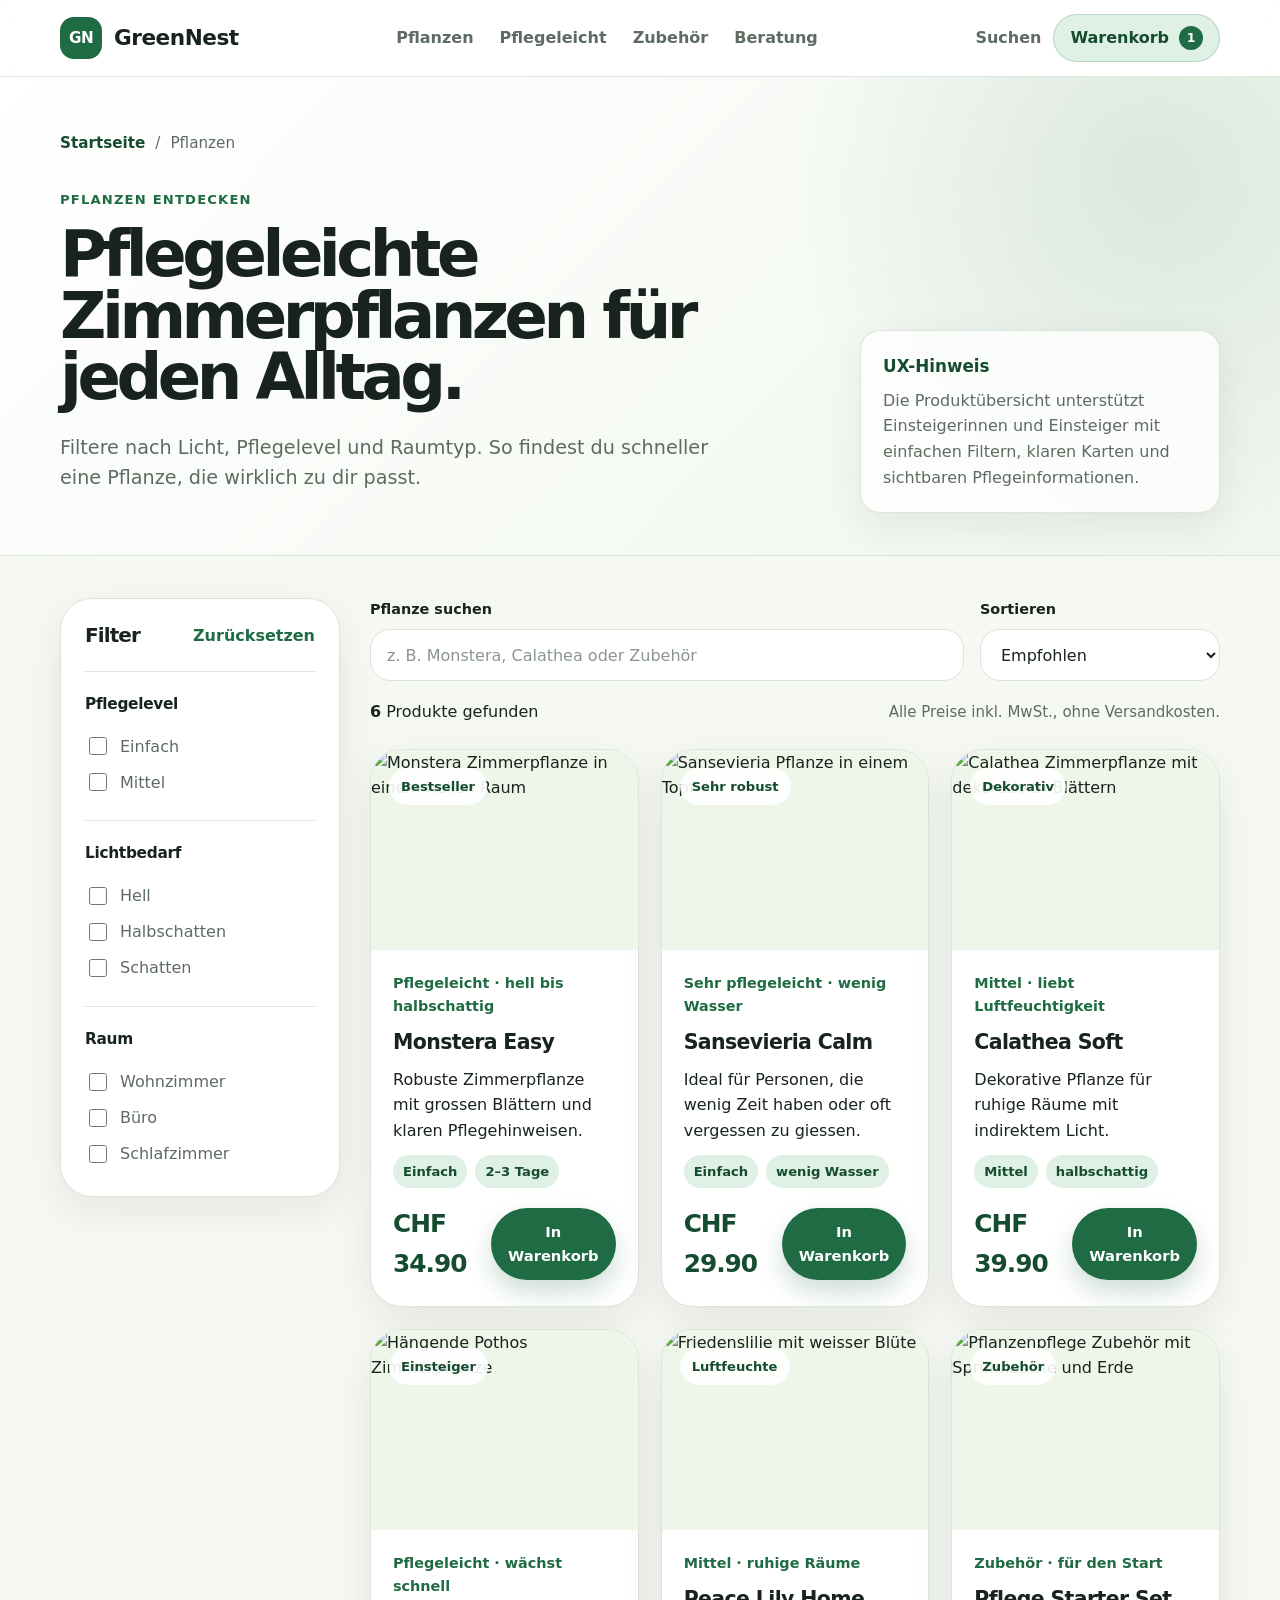
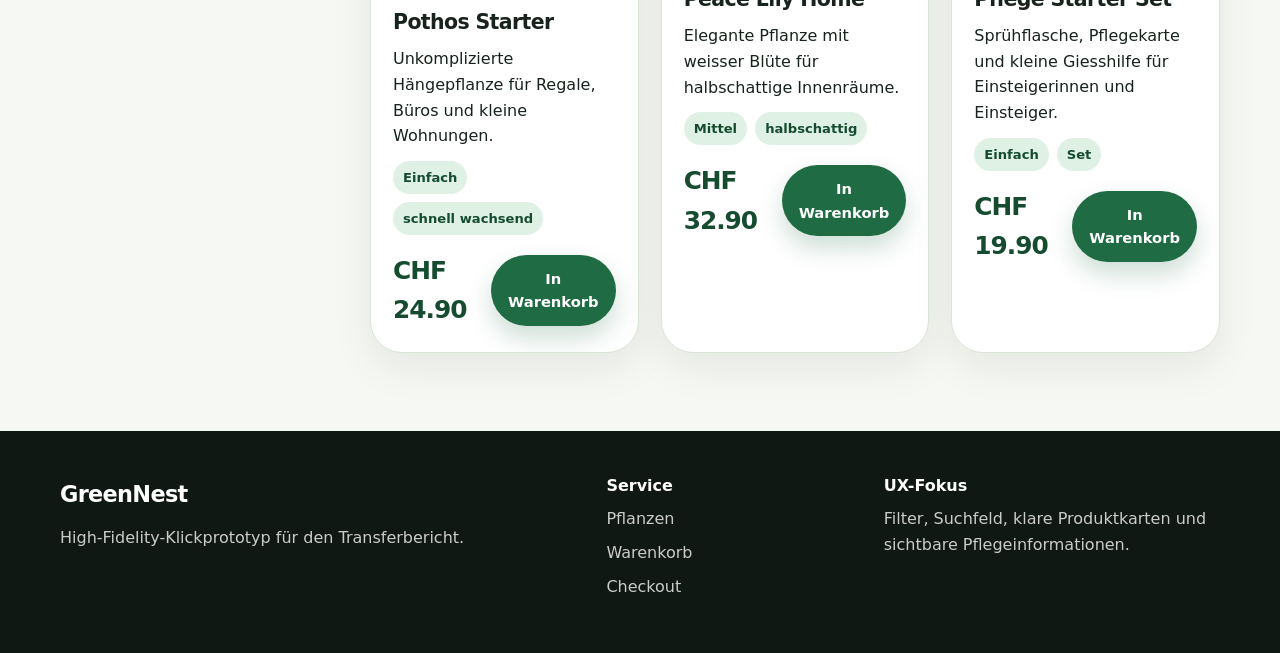
==== produkte.html @ bb2cc20e "Produktübersicht mit Suche und Filtern erstellt" ====
<!DOCTYPE html>
<html lang="de-CH">
<head>
  <meta charset="UTF-8" />
  <meta name="viewport" content="width=device-width, initial-scale=1.0" />
  <title>Pflanzen kaufen – GreenNest</title>
  <meta name="description" content="Pflegeleichte Zimmerpflanzen, Zubehör und nachhaltige Pflanzenpakete bei GreenNest entdecken." />
  <link rel="stylesheet" href="style.css" />
  <script src="script.js" defer></script>
</head>

<body>
  <a class="skip-link" href="#main-content">Direkt zum Inhalt</a>

  <header class="site-header">
    <div class="container header-inner">
      <a href="index.html" class="brand" aria-label="GreenNest Startseite">
        <span class="brand-mark">GN</span>
        <span class="brand-text">GreenNest</span>
      </a>

      <nav class="main-nav" aria-label="Hauptnavigation">
        <a href="produkte.html" aria-current="page">Pflanzen</a>
        <a href="#pflegeleicht">Pflegeleicht</a>
        <a href="#zubehoer">Zubehör</a>
        <a href="index.html#beratung">Beratung</a>
      </nav>

      <div class="header-actions">
        <a class="icon-link" href="#produktsuche">Suchen</a>
        <a class="cart-pill" href="warenkorb.html" aria-label="Warenkorb öffnen">
          Warenkorb
          <span class="cart-count">1</span>
        </a>
      </div>
    </div>
  </header>

  <main id="main-content">
    <section class="listing-hero">
      <div class="container">
        <nav class="breadcrumb" aria-label="Breadcrumb">
          <a href="index.html">Startseite</a>
          <span>/</span>
          <span>Pflanzen</span>
        </nav>

        <div class="listing-hero-grid">
          <div>
            <p class="section-kicker">Pflanzen entdecken</p>
            <h1>Pflegeleichte Zimmerpflanzen für jeden Alltag.</h1>
            <p class="hero-lead">
              Filtere nach Licht, Pflegelevel und Raumtyp. So findest du schneller eine Pflanze,
              die wirklich zu dir passt.
            </p>
          </div>

          <div class="listing-highlight">
            <strong>UX-Hinweis</strong>
            <p>
              Die Produktübersicht unterstützt Einsteigerinnen und Einsteiger mit einfachen Filtern,
              klaren Karten und sichtbaren Pflegeinformationen.
            </p>
          </div>
        </div>
      </div>
    </section>

    <section class="container product-layout" aria-label="Produktübersicht">
      <aside class="filter-panel" aria-label="Filter">
        <div class="filter-header">
          <h2>Filter</h2>
          <button class="text-button" type="button" data-reset-filters>Zurücksetzen</button>
        </div>

        <div class="filter-group">
          <h3>Pflegelevel</h3>
          <label class="filter-option">
            <input type="checkbox" value="einfach" data-filter="level" />
            Einfach
          </label>
          <label class="filter-option">
            <input type="checkbox" value="mittel" data-filter="level" />
            Mittel
          </label>
        </div>

        <div class="filter-group">
          <h3>Lichtbedarf</h3>
          <label class="filter-option">
            <input type="checkbox" value="hell" data-filter="light" />
            Hell
          </label>
          <label class="filter-option">
            <input type="checkbox" value="halbschatten" data-filter="light" />
            Halbschatten
          </label>
          <label class="filter-option">
            <input type="checkbox" value="schatten" data-filter="light" />
            Schatten
          </label>
        </div>

        <div class="filter-group">
          <h3>Raum</h3>
          <label class="filter-option">
            <input type="checkbox" value="wohnzimmer" data-filter="room" />
            Wohnzimmer
          </label>
          <label class="filter-option">
            <input type="checkbox" value="buero" data-filter="room" />
            Büro
          </label>
          <label class="filter-option">
            <input type="checkbox" value="schlafzimmer" data-filter="room" />
            Schlafzimmer
          </label>
        </div>
      </aside>

      <div class="product-results">
        <div class="toolbar" id="produktsuche">
          <div class="search-field">
            <label for="product-search">Pflanze suchen</label>
            <input
              id="product-search"
              type="search"
              placeholder="z. B. Monstera, Calathea oder Zubehör"
              data-product-search
            />
          </div>

          <div class="sort-field">
            <label for="sort-products">Sortieren</label>
            <select id="sort-products" data-sort-products>
              <option value="recommended">Empfohlen</option>
              <option value="price-asc">Preis aufsteigend</option>
              <option value="price-desc">Preis absteigend</option>
            </select>
          </div>
        </div>

        <div class="result-summary" aria-live="polite">
          <p><strong data-result-count>6</strong> Produkte gefunden</p>
          <p class="muted-text">Alle Preise inkl. MwSt., ohne Versandkosten.</p>
        </div>

        <div class="product-grid" data-product-grid>
          <article
            class="product-card"
            data-name="Monstera Easy"
            data-level="einfach"
            data-light="hell halbschatten"
            data-room="wohnzimmer buero"
            data-price="34.90"
          >
            <a href="produkt-detail.html" class="product-image product-image-card">
              <img
                src="https://images.unsplash.com/photo-1614594975525-e45190c55d0b?auto=format&fit=crop&w=900&q=80"
                alt="Monstera Zimmerpflanze in einem hellen Raum"
              />
              <span class="product-badge">Bestseller</span>
            </a>

            <div class="product-card-content">
              <p class="product-category">Pflegeleicht · hell bis halbschattig</p>
              <h2><a href="produkt-detail.html">Monstera Easy</a></h2>
              <p>Robuste Zimmerpflanze mit grossen Blättern und klaren Pflegehinweisen.</p>

              <div class="tag-row">
                <span>Einfach</span>
                <span>2–3 Tage</span>
              </div>

              <div class="product-buy-row">
                <p class="price">CHF 34.90</p>
                <button class="btn btn-primary" type="button" data-add-to-cart>In Warenkorb</button>
              </div>
            </div>
          </article>

          <article
            class="product-card"
            data-name="Sansevieria Calm"
            data-level="einfach"
            data-light="hell halbschatten schatten"
            data-room="schlafzimmer buero wohnzimmer"
            data-price="29.90"
          >
            <a href="produkt-detail.html" class="product-image product-image-card">
              <img
                src="https://images.unsplash.com/photo-1593691509543-c55fb32e7355?auto=format&fit=crop&w=900&q=80"
                alt="Sansevieria Pflanze in einem Topf"
              />
              <span class="product-badge">Sehr robust</span>
            </a>

            <div class="product-card-content">
              <p class="product-category">Sehr pflegeleicht · wenig Wasser</p>
              <h2><a href="produkt-detail.html">Sansevieria Calm</a></h2>
              <p>Ideal für Personen, die wenig Zeit haben oder oft vergessen zu giessen.</p>

              <div class="tag-row">
                <span>Einfach</span>
                <span>wenig Wasser</span>
              </div>

              <div class="product-buy-row">
                <p class="price">CHF 29.90</p>
                <button class="btn btn-primary" type="button" data-add-to-cart>In Warenkorb</button>
              </div>
            </div>
          </article>

          <article
            class="product-card"
            data-name="Calathea Soft"
            data-level="mittel"
            data-light="halbschatten"
            data-room="wohnzimmer schlafzimmer"
            data-price="39.90"
          >
            <a href="produkt-detail.html" class="product-image product-image-card">
              <img
                src="https://images.unsplash.com/photo-1620317827392-9e53eaa6f258?auto=format&fit=crop&w=900&q=80"
                alt="Calathea Zimmerpflanze mit dekorativen Blättern"
              />
              <span class="product-badge">Dekorativ</span>
            </a>

            <div class="product-card-content">
              <p class="product-category">Mittel · liebt Luftfeuchtigkeit</p>
              <h2><a href="produkt-detail.html">Calathea Soft</a></h2>
              <p>Dekorative Pflanze für ruhige Räume mit indirektem Licht.</p>

              <div class="tag-row">
                <span>Mittel</span>
                <span>halbschattig</span>
              </div>

              <div class="product-buy-row">
                <p class="price">CHF 39.90</p>
                <button class="btn btn-primary" type="button" data-add-to-cart>In Warenkorb</button>
              </div>
            </div>
          </article>

          <article
            class="product-card"
            data-name="Pothos Starter"
            data-level="einfach"
            data-light="hell halbschatten schatten"
            data-room="buero wohnzimmer"
            data-price="24.90"
          >
            <a href="produkt-detail.html" class="product-image product-image-card">
              <img
                src="https://images.unsplash.com/photo-1600411833115-6f1b5f8577d5?auto=format&fit=crop&w=900&q=80"
                alt="Hängende Pothos Zimmerpflanze"
              />
              <span class="product-badge">Einsteiger</span>
            </a>

            <div class="product-card-content">
              <p class="product-category">Pflegeleicht · wächst schnell</p>
              <h2><a href="produkt-detail.html">Pothos Starter</a></h2>
              <p>Unkomplizierte Hängepflanze für Regale, Büros und kleine Wohnungen.</p>

              <div class="tag-row">
                <span>Einfach</span>
                <span>schnell wachsend</span>
              </div>

              <div class="product-buy-row">
                <p class="price">CHF 24.90</p>
                <button class="btn btn-primary" type="button" data-add-to-cart>In Warenkorb</button>
              </div>
            </div>
          </article>

          <article
            class="product-card"
            data-name="Peace Lily Home"
            data-level="mittel"
            data-light="halbschatten schatten"
            data-room="wohnzimmer schlafzimmer"
            data-price="32.90"
          >
            <a href="produkt-detail.html" class="product-image product-image-card">
              <img
                src="https://images.unsplash.com/photo-1620127807580-990c3ab7b935?auto=format&fit=crop&w=900&q=80"
                alt="Friedenslilie mit weisser Blüte"
              />
              <span class="product-badge">Luftfeuchte</span>
            </a>

            <div class="product-card-content">
              <p class="product-category">Mittel · ruhige Räume</p>
              <h2><a href="produkt-detail.html">Peace Lily Home</a></h2>
              <p>Elegante Pflanze mit weisser Blüte für halbschattige Innenräume.</p>

              <div class="tag-row">
                <span>Mittel</span>
                <span>halbschattig</span>
              </div>

              <div class="product-buy-row">
                <p class="price">CHF 32.90</p>
                <button class="btn btn-primary" type="button" data-add-to-cart>In Warenkorb</button>
              </div>
            </div>
          </article>

          <article
            id="zubehoer"
            class="product-card"
            data-name="Pflege Starter Set"
            data-level="einfach"
            data-light="hell halbschatten schatten"
            data-room="wohnzimmer buero schlafzimmer"
            data-price="19.90"
          >
            <a href="produkt-detail.html" class="product-image product-image-card">
              <img
                src="https://images.unsplash.com/photo-1617576683096-00fc8eecb3af?auto=format&fit=crop&w=900&q=80"
                alt="Pflanzenpflege Zubehör mit Sprühflasche und Erde"
              />
              <span class="product-badge">Zubehör</span>
            </a>

            <div class="product-card-content">
              <p class="product-category">Zubehör · für den Start</p>
              <h2><a href="produkt-detail.html">Pflege Starter Set</a></h2>
              <p>Sprühflasche, Pflegekarte und kleine Giesshilfe für Einsteigerinnen und Einsteiger.</p>

              <div class="tag-row">
                <span>Einfach</span>
                <span>Set</span>
              </div>

              <div class="product-buy-row">
                <p class="price">CHF 19.90</p>
                <button class="btn btn-primary" type="button" data-add-to-cart>In Warenkorb</button>
              </div>
            </div>
          </article>
        </div>

        <div class="empty-state" data-empty-state hidden>
          <h2>Keine passenden Produkte gefunden</h2>
          <p>Ändere deine Suche oder setze die Filter zurück.</p>
          <button class="btn btn-secondary" type="button" data-reset-filters>Filter zurücksetzen</button>
        </div>
      </div>
    </section>
  </main>

  <footer class="site-footer">
    <div class="container footer-grid">
      <div>
        <a href="index.html" class="footer-brand">GreenNest</a>
        <p>High-Fidelity-Klickprototyp für den Transferbericht.</p>
      </div>

      <div>
        <h2>Service</h2>
        <a href="produkte.html">Pflanzen</a>
        <a href="warenkorb.html">Warenkorb</a>
        <a href="checkout-start.html">Checkout</a>
      </div>

      <div>
        <h2>UX-Fokus</h2>
        <p>Filter, Suchfeld, klare Produktkarten und sichtbare Pflegeinformationen.</p>
      </div>
    </div>
  </footer>

  <div class="toast" data-toast hidden>
    Produkt wurde dem Warenkorb hinzugefügt.
  </div>
</body>
</html>
---- style.css ----
:root {
  --color-bg: #f6f8f3;
  --color-surface: #ffffff;
  --color-surface-soft: #eef5e9;
  --color-primary: #1f6b43;
  --color-primary-dark: #154c2f;
  --color-primary-soft: #dff0e4;
  --color-text: #17231c;
  --color-muted: #5d6b62;
  --color-border: #dbe5d7;
  --color-warning: #9a5b00;
  --color-error: #b42318;
  --color-success: #137a3f;

  --shadow-soft: 0 20px 60px rgba(23, 35, 28, 0.10);
  --shadow-card: 0 14px 40px rgba(23, 35, 28, 0.08);

  --radius-sm: 12px;
  --radius-md: 20px;
  --radius-lg: 32px;
  --radius-pill: 999px;

  --container: 1160px;
}

* {
  box-sizing: border-box;
}

html {
  scroll-behavior: smooth;
}

body {
  margin: 0;
  font-family: Inter, ui-sans-serif, system-ui, -apple-system, BlinkMacSystemFont, "Segoe UI", Arial, sans-serif;
  color: var(--color-text);
  background: var(--color-bg);
  line-height: 1.6;
}

img {
  display: block;
  max-width: 100%;
}

a {
  color: inherit;
  text-decoration: none;
}

button,
input,
select,
textarea {
  font: inherit;
}

.container {
  width: min(var(--container), calc(100% - 40px));
  margin-inline: auto;
}

.skip-link {
  position: absolute;
  left: 16px;
  top: -80px;
  z-index: 100;
  padding: 12px 16px;
  color: #ffffff;
  background: var(--color-primary-dark);
  border-radius: var(--radius-sm);
}

.skip-link:focus {
  top: 16px;
}

.site-header {
  position: sticky;
  top: 0;
  z-index: 50;
  background: rgba(255, 255, 255, 0.88);
  backdrop-filter: blur(18px);
  border-bottom: 1px solid rgba(219, 229, 215, 0.9);
}

.header-inner {
  min-height: 76px;
  display: flex;
  align-items: center;
  justify-content: space-between;
  gap: 24px;
}

.brand,
.footer-brand {
  display: inline-flex;
  align-items: center;
  gap: 12px;
  font-weight: 850;
  letter-spacing: -0.03em;
}

.brand-mark {
  display: grid;
  place-items: center;
  width: 42px;
  height: 42px;
  color: #ffffff;
  background: var(--color-primary);
  border-radius: 14px;
  font-size: 0.95rem;
}

.brand-text {
  font-size: 1.35rem;
}

.main-nav {
  display: flex;
  align-items: center;
  gap: 26px;
  color: var(--color-muted);
  font-weight: 650;
}

.main-nav a {
  padding-block: 8px;
}

.main-nav a:hover,
.main-nav a:focus-visible {
  color: var(--color-primary);
}

.header-actions {
  display: flex;
  align-items: center;
  gap: 12px;
}

.icon-link {
  color: var(--color-muted);
  font-weight: 650;
}

.cart-pill {
  display: inline-flex;
  align-items: center;
  gap: 10px;
  min-height: 44px;
  padding: 10px 16px;
  color: var(--color-primary-dark);
  background: var(--color-primary-soft);
  border: 1px solid rgba(31, 107, 67, 0.2);
  border-radius: var(--radius-pill);
  font-weight: 800;
}

.cart-count {
  display: grid;
  place-items: center;
  min-width: 24px;
  height: 24px;
  padding-inline: 7px;
  color: #ffffff;
  background: var(--color-primary);
  border-radius: var(--radius-pill);
  font-size: 0.78rem;
}

.hero-section {
  padding: 72px 0 80px;
  background:
    radial-gradient(circle at 15% 20%, rgba(31, 107, 67, 0.14), transparent 32%),
    linear-gradient(135deg, #f6f8f3 0%, #ffffff 50%, #edf5e9 100%);
}

.hero-grid {
  display: grid;
  grid-template-columns: minmax(0, 1.05fr) minmax(360px, 0.75fr);
  gap: 56px;
  align-items: center;
}

.section-kicker {
  margin: 0 0 14px;
  color: var(--color-primary);
  font-size: 0.82rem;
  font-weight: 850;
  text-transform: uppercase;
  letter-spacing: 0.09em;
}

h1,
h2,
h3,
p {
  margin-top: 0;
}

h1 {
  max-width: 760px;
  margin-bottom: 24px;
  font-size: clamp(2.65rem, 6vw, 5.6rem);
  line-height: 0.96;
  letter-spacing: -0.07em;
}

h2 {
  margin-bottom: 16px;
  font-size: clamp(1.8rem, 3vw, 3rem);
  line-height: 1.08;
  letter-spacing: -0.045em;
}

h3 {
  margin-bottom: 8px;
  font-size: 1.15rem;
  letter-spacing: -0.02em;
}

.hero-lead {
  max-width: 650px;
  color: var(--color-muted);
  font-size: clamp(1.08rem, 1.5vw, 1.25rem);
}

.hero-actions {
  display: flex;
  flex-wrap: wrap;
  gap: 14px;
  margin-top: 34px;
}

.btn {
  display: inline-flex;
  align-items: center;
  justify-content: center;
  min-height: 50px;
  padding: 13px 22px;
  border: 2px solid transparent;
  border-radius: var(--radius-pill);
  font-weight: 850;
  cursor: pointer;
  transition: transform 160ms ease, background 160ms ease, border-color 160ms ease, color 160ms ease;
}

.btn:hover {
  transform: translateY(-1px);
}

.btn:focus-visible,
a:focus-visible,
button:focus-visible,
input:focus-visible,
select:focus-visible,
textarea:focus-visible {
  outline: 3px solid rgba(31, 107, 67, 0.35);
  outline-offset: 3px;
}

.btn-primary {
  color: #ffffff;
  background: var(--color-primary);
  box-shadow: 0 12px 24px rgba(31, 107, 67, 0.22);
}

.btn-primary:hover {
  background: var(--color-primary-dark);
}

.btn-secondary {
  color: var(--color-primary-dark);
  background: rgba(255, 255, 255, 0.72);
  border-color: rgba(31, 107, 67, 0.24);
}

.btn-secondary:hover {
  background: #ffffff;
  border-color: var(--color-primary);
}

.full-width {
  width: 100%;
}

.trust-row {
  display: grid;
  grid-template-columns: repeat(3, max-content);
  gap: 28px;
  margin-top: 42px;
}

.trust-row div {
  display: grid;
  gap: 2px;
}

.trust-row strong {
  font-size: 1.35rem;
  line-height: 1;
}

.trust-row span {
  color: var(--color-muted);
  font-size: 0.92rem;
}

.hero-product-card,
.feature-card,
.category-card,
.advice-panel {
  background: rgba(255, 255, 255, 0.86);
  border: 1px solid var(--color-border);
  box-shadow: var(--shadow-card);
}

.hero-product-card {
  overflow: hidden;
  border-radius: var(--radius-lg);
}

.product-image {
  position: relative;
  overflow: hidden;
  background: var(--color-surface-soft);
}

.product-image-large {
  aspect-ratio: 4 / 3;
}

.product-image img {
  width: 100%;
  height: 100%;
  object-fit: cover;
}

.product-badge {
  position: absolute;
  top: 18px;
  left: 18px;
  padding: 8px 12px;
  color: var(--color-primary-dark);
  background: rgba(255, 255, 255, 0.9);
  border-radius: var(--radius-pill);
  font-size: 0.82rem;
  font-weight: 850;
}

.hero-product-content {
  padding: 26px;
}

.product-category {
  margin-bottom: 8px;
  color: var(--color-primary);
  font-size: 0.9rem;
  font-weight: 800;
}

.product-meta {
  display: grid;
  gap: 8px;
  margin: 20px 0;
  color: var(--color-muted);
  font-size: 0.94rem;
}

.product-buy-row {
  display: flex;
  align-items: center;
  justify-content: space-between;
  gap: 16px;
}

.price {
  margin: 0;
  color: var(--color-primary-dark);
  font-size: 1.55rem;
  font-weight: 900;
  letter-spacing: -0.04em;
}

.section {
  padding: 76px 0;
}

.section-header {
  max-width: 760px;
  margin-bottom: 34px;
}

.section-header p {
  color: var(--color-muted);
}

.feature-grid,
.category-grid {
  display: grid;
  grid-template-columns: repeat(3, 1fr);
  gap: 22px;
}

.feature-card,
.category-card {
  border-radius: var(--radius-md);
  padding: 28px;
}

.feature-card p,
.category-card p {
  color: var(--color-muted);
}

.feature-icon,
.category-card span {
  display: inline-grid;
  place-items: center;
  width: 54px;
  height: 54px;
  margin-bottom: 18px;
  background: var(--color-primary-soft);
  border-radius: 18px;
  font-size: 1.7rem;
}

.category-card {
  transition: transform 160ms ease, border-color 160ms ease;
}

.category-card:hover {
  transform: translateY(-3px);
  border-color: rgba(31, 107, 67, 0.38);
}

.advice-section {
  padding: 78px 0;
  background: var(--color-primary-dark);
  color: #ffffff;
}

.advice-grid {
  display: grid;
  grid-template-columns: minmax(0, 1fr) 420px;
  gap: 44px;
  align-items: center;
}

.advice-section .section-kicker {
  color: #bde5c6;
}

.advice-section p {
  color: rgba(255, 255, 255, 0.78);
}

.advice-panel {
  padding: 28px;
  color: var(--color-text);
  border-radius: var(--radius-lg);
}

.advice-panel p {
  color: var(--color-muted);
}

.check-list {
  display: grid;
  gap: 12px;
  padding: 0;
  margin: 18px 0 24px;
  list-style: none;
}

.check-list li {
  position: relative;
  padding-left: 30px;
  color: var(--color-muted);
}

.check-list li::before {
  content: "✓";
  position: absolute;
  left: 0;
  top: 0;
  color: var(--color-success);
  font-weight: 900;
}

.site-footer {
  padding: 46px 0;
  color: rgba(255, 255, 255, 0.78);
  background: #101813;
}

.footer-grid {
  display: grid;
  grid-template-columns: 1.5fr 0.7fr 1fr;
  gap: 42px;
}

.footer-brand {
  margin-bottom: 12px;
  color: #ffffff;
  font-size: 1.4rem;
}

.site-footer h2 {
  margin-bottom: 12px;
  color: #ffffff;
  font-size: 1rem;
  letter-spacing: 0;
}

.site-footer a:not(.footer-brand) {
  display: block;
  margin-bottom: 8px;
}

.site-footer a:hover {
  color: #ffffff;
}

@media (max-width: 980px) {
  .main-nav {
    display: none;
  }

  .hero-grid,
  .advice-grid {
    grid-template-columns: 1fr;
  }

  .hero-section {
    padding-top: 50px;
  }

  .feature-grid,
  .category-grid,
  .footer-grid {
    grid-template-columns: 1fr;
  }

  .trust-row {
    grid-template-columns: 1fr;
    gap: 16px;
  }

  .product-buy-row {
    align-items: flex-start;
    flex-direction: column;
  }
}

@media (max-width: 600px) {
  .container {
    width: min(var(--container), calc(100% - 28px));
  }

  .header-inner {
    min-height: 68px;
  }

  .brand-text {
    display: none;
  }

  .icon-link {
    display: none;
  }

  h1 {
    font-size: clamp(2.3rem, 16vw, 3.4rem);
  }

  .hero-actions {
    flex-direction: column;
  }

  .btn {
    width: 100%;
  }

  .section {
    padding: 56px 0;
  }
}
.breadcrumb {
  display: flex;
  gap: 10px;
  align-items: center;
  margin-bottom: 34px;
  color: var(--color-muted);
  font-size: 0.95rem;
}

.breadcrumb a {
  color: var(--color-primary-dark);
  font-weight: 750;
}

.listing-hero {
  padding: 54px 0 42px;
  background:
    radial-gradient(circle at 90% 20%, rgba(31, 107, 67, 0.12), transparent 30%),
    linear-gradient(135deg, #ffffff 0%, #f0f6ed 100%);
  border-bottom: 1px solid var(--color-border);
}

.listing-hero h1 {
  max-width: 850px;
  font-size: clamp(2.3rem, 5vw, 4.6rem);
}

.listing-hero-grid {
  display: grid;
  grid-template-columns: minmax(0, 1fr) 360px;
  gap: 42px;
  align-items: end;
}

.listing-highlight {
  padding: 22px;
  color: var(--color-primary-dark);
  background: rgba(255, 255, 255, 0.78);
  border: 1px solid rgba(31, 107, 67, 0.16);
  border-radius: var(--radius-md);
  box-shadow: var(--shadow-card);
}

.listing-highlight strong {
  display: block;
  margin-bottom: 8px;
  font-size: 1.05rem;
}

.listing-highlight p {
  margin: 0;
  color: var(--color-muted);
}

.product-layout {
  display: grid;
  grid-template-columns: 280px minmax(0, 1fr);
  gap: 30px;
  padding-top: 42px;
  padding-bottom: 78px;
}

.filter-panel {
  position: sticky;
  top: 100px;
  align-self: start;
  padding: 24px;
  background: var(--color-surface);
  border: 1px solid var(--color-border);
  border-radius: var(--radius-lg);
  box-shadow: var(--shadow-card);
}

.filter-header {
  display: flex;
  align-items: center;
  justify-content: space-between;
  gap: 14px;
  margin-bottom: 22px;
}

.filter-header h2,
.filter-group h3 {
  margin: 0;
}

.filter-header h2 {
  font-size: 1.25rem;
}

.filter-group {
  padding-top: 20px;
  margin-top: 20px;
  border-top: 1px solid var(--color-border);
}

.filter-group h3 {
  margin-bottom: 12px;
  font-size: 0.96rem;
}

.filter-option {
  display: flex;
  align-items: center;
  gap: 10px;
  min-height: 36px;
  color: var(--color-muted);
  cursor: pointer;
}

.filter-option input {
  width: 18px;
  height: 18px;
  accent-color: var(--color-primary);
}

.text-button {
  padding: 0;
  color: var(--color-primary);
  background: transparent;
  border: 0;
  font-weight: 800;
  cursor: pointer;
}

.text-button:hover {
  color: var(--color-primary-dark);
}

.product-results {
  min-width: 0;
}

.toolbar {
  display: grid;
  grid-template-columns: minmax(0, 1fr) 240px;
  gap: 16px;
  margin-bottom: 18px;
}

.search-field,
.sort-field {
  display: grid;
  gap: 8px;
}

.search-field label,
.sort-field label {
  color: var(--color-text);
  font-size: 0.9rem;
  font-weight: 800;
}

.search-field input,
.sort-field select {
  width: 100%;
  min-height: 52px;
  padding: 0 16px;
  color: var(--color-text);
  background: var(--color-surface);
  border: 1px solid var(--color-border);
  border-radius: var(--radius-md);
}

.search-field input::placeholder {
  color: #8a968d;
}

.result-summary {
  display: flex;
  align-items: center;
  justify-content: space-between;
  gap: 16px;
  margin-bottom: 24px;
}

.result-summary p {
  margin: 0;
}

.muted-text {
  color: var(--color-muted);
  font-size: 0.94rem;
}

.product-grid {
  display: grid;
  grid-template-columns: repeat(3, minmax(0, 1fr));
  gap: 22px;
}

.product-card {
  overflow: hidden;
  background: var(--color-surface);
  border: 1px solid var(--color-border);
  border-radius: var(--radius-lg);
  box-shadow: var(--shadow-card);
  transition: transform 160ms ease, border-color 160ms ease, box-shadow 160ms ease;
}

.product-card:hover {
  transform: translateY(-3px);
  border-color: rgba(31, 107, 67, 0.36);
  box-shadow: var(--shadow-soft);
}

.product-image-card {
  display: block;
  aspect-ratio: 4 / 3;
}

.product-card-content {
  display: grid;
  gap: 12px;
  padding: 22px;
}

.product-card h2 {
  margin: 0;
  font-size: 1.28rem;
  line-height: 1.2;
  letter-spacing: -0.03em;
}

.product-card p {
  margin-bottom: 0;
}

.tag-row {
  display: flex;
  flex-wrap: wrap;
  gap: 8px;
}

.tag-row span {
  display: inline-flex;
  align-items: center;
  min-height: 30px;
  padding: 6px 10px;
  color: var(--color-primary-dark);
  background: var(--color-primary-soft);
  border-radius: var(--radius-pill);
  font-size: 0.82rem;
  font-weight: 800;
}

.product-card .product-buy-row {
  margin-top: 4px;
}

.product-card .btn {
  min-height: 44px;
  padding: 10px 15px;
  font-size: 0.92rem;
}

.empty-state {
  padding: 42px;
  text-align: center;
  background: var(--color-surface);
  border: 1px dashed var(--color-border);
  border-radius: var(--radius-lg);
}

.empty-state h2 {
  font-size: 1.5rem;
}

.toast {
  position: fixed;
  right: 24px;
  bottom: 24px;
  z-index: 100;
  max-width: 360px;
  padding: 16px 18px;
  color: #ffffff;
  background: var(--color-primary-dark);
  border-radius: var(--radius-md);
  box-shadow: var(--shadow-soft);
  font-weight: 800;
}

@media (max-width: 1100px) {
  .product-grid {
    grid-template-columns: repeat(2, minmax(0, 1fr));
  }

  .listing-hero-grid {
    grid-template-columns: 1fr;
  }
}

@media (max-width: 860px) {
  .product-layout {
    grid-template-columns: 1fr;
  }

  .filter-panel {
    position: static;
  }

  .toolbar {
    grid-template-columns: 1fr;
  }

  .result-summary {
    align-items: flex-start;
    flex-direction: column;
  }
}

@media (max-width: 560px) {
  .product-grid {
    grid-template-columns: 1fr;
  }

  .listing-hero {
    padding-top: 36px;
  }
}
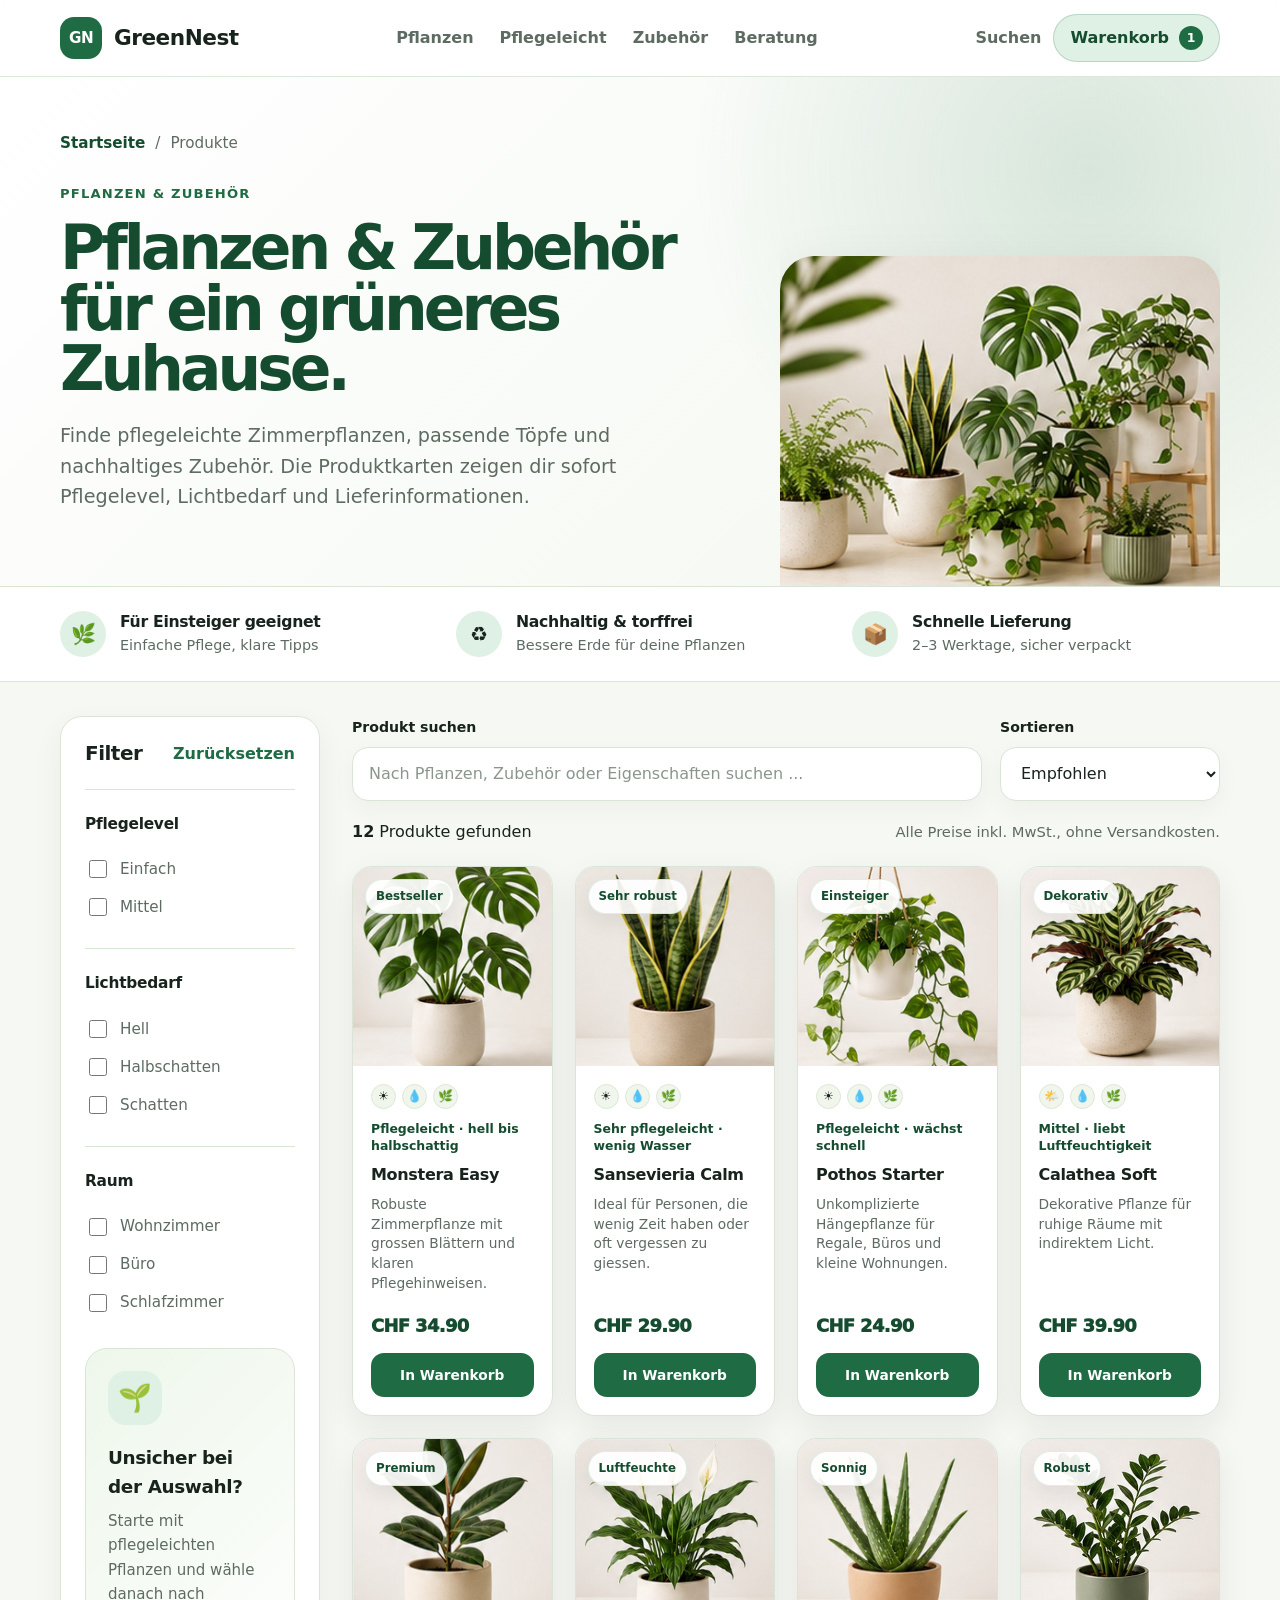
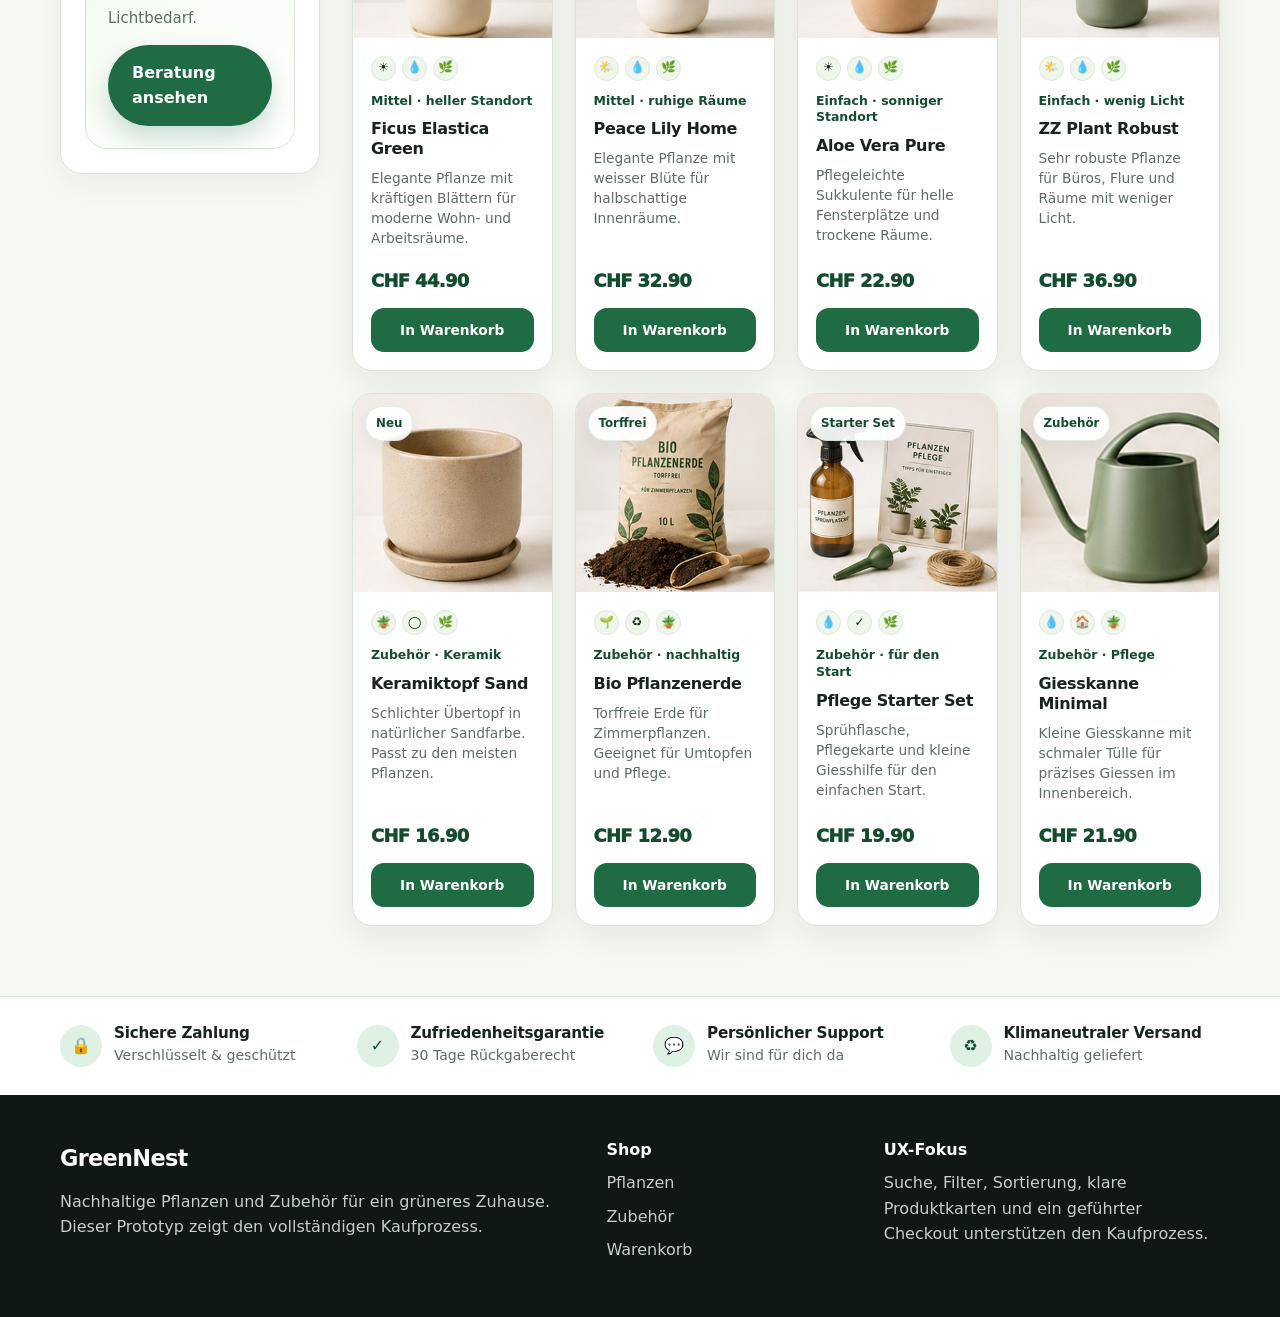
==== commit 3e35e370: "Release 1.4: Warenkorb, Style.css  # Please enter the commit message for your changes. Lines startin" ====
--- a/produkte.html
+++ b/produkte.html
@@ -3,8 +3,13 @@
 <head>
   <meta charset="UTF-8" />
   <meta name="viewport" content="width=device-width, initial-scale=1.0" />
-  <title>Pflanzen kaufen – GreenNest</title>
-  <meta name="description" content="Pflegeleichte Zimmerpflanzen, Zubehör und nachhaltige Pflanzenpakete bei GreenNest entdecken." />
+
+  <title>Produkte – GreenNest</title>
+  <meta
+    name="description"
+    content="Entdecke pflegeleichte Zimmerpflanzen und nachhaltiges Zubehör im GreenNest Webshop."
+  />
+
   <link rel="stylesheet" href="style.css" />
   <script src="script.js" defer></script>
 </head>
@@ -28,6 +33,7 @@
 
       <div class="header-actions">
         <a class="icon-link" href="#produktsuche">Suchen</a>
+
         <a class="cart-pill" href="warenkorb.html" aria-label="Warenkorb öffnen">
           Warenkorb
           <span class="cart-count">1</span>
@@ -37,48 +43,79 @@
   </header>
 
   <main id="main-content">
-    <section class="listing-hero">
+    <section class="catalog-hero">
       <div class="container">
         <nav class="breadcrumb" aria-label="Breadcrumb">
           <a href="index.html">Startseite</a>
           <span>/</span>
-          <span>Pflanzen</span>
+          <span>Produkte</span>
         </nav>
 
-        <div class="listing-hero-grid">
-          <div>
-            <p class="section-kicker">Pflanzen entdecken</p>
-            <h1>Pflegeleichte Zimmerpflanzen für jeden Alltag.</h1>
+        <div class="catalog-hero-grid">
+          <div class="catalog-hero-content">
+            <p class="section-kicker">Pflanzen & Zubehör</p>
+            <h1>Pflanzen & Zubehör für ein grüneres Zuhause.</h1>
             <p class="hero-lead">
-              Filtere nach Licht, Pflegelevel und Raumtyp. So findest du schneller eine Pflanze,
-              die wirklich zu dir passt.
+              Finde pflegeleichte Zimmerpflanzen, passende Töpfe und nachhaltiges Zubehör.
+              Die Produktkarten zeigen dir sofort Pflegelevel, Lichtbedarf und Lieferinformationen.
             </p>
           </div>
 
-          <div class="listing-highlight">
-            <strong>UX-Hinweis</strong>
-            <p>
-              Die Produktübersicht unterstützt Einsteigerinnen und Einsteiger mit einfachen Filtern,
-              klaren Karten und sichtbaren Pflegeinformationen.
-            </p>
+          <div class="catalog-hero-image">
+            <img
+              src="assets/images/hero-produkte.jpg"
+              alt="Mehrere Zimmerpflanzen in hellen Töpfen"
+            />
           </div>
         </div>
       </div>
     </section>
 
-    <section class="container product-layout" aria-label="Produktübersicht">
-      <aside class="filter-panel" aria-label="Filter">
+    <section class="catalog-benefits" aria-label="Vorteile von GreenNest">
+      <div class="container catalog-benefit-grid">
+        <article class="catalog-benefit">
+          <span class="benefit-symbol">🌿</span>
+          <div>
+            <h2>Für Einsteiger geeignet</h2>
+            <p>Einfache Pflege, klare Tipps</p>
+          </div>
+        </article>
+
+        <article class="catalog-benefit">
+          <span class="benefit-symbol">♻️</span>
+          <div>
+            <h2>Nachhaltig & torffrei</h2>
+            <p>Bessere Erde für deine Pflanzen</p>
+          </div>
+        </article>
+
+        <article class="catalog-benefit">
+          <span class="benefit-symbol">📦</span>
+          <div>
+            <h2>Schnelle Lieferung</h2>
+            <p>2–3 Werktage, sicher verpackt</p>
+          </div>
+        </article>
+      </div>
+    </section>
+
+    <section class="container product-layout" id="pflegeleicht" aria-label="Produktübersicht">
+      <aside class="filter-panel" aria-label="Produktfilter">
         <div class="filter-header">
           <h2>Filter</h2>
-          <button class="text-button" type="button" data-reset-filters>Zurücksetzen</button>
+          <button class="text-button" type="button" data-reset-filters>
+            Zurücksetzen
+          </button>
         </div>
 
         <div class="filter-group">
           <h3>Pflegelevel</h3>
+
           <label class="filter-option">
             <input type="checkbox" value="einfach" data-filter="level" />
             Einfach
           </label>
+
           <label class="filter-option">
             <input type="checkbox" value="mittel" data-filter="level" />
             Mittel
@@ -87,14 +124,17 @@
 
         <div class="filter-group">
           <h3>Lichtbedarf</h3>
+
           <label class="filter-option">
             <input type="checkbox" value="hell" data-filter="light" />
             Hell
           </label>
+
           <label class="filter-option">
             <input type="checkbox" value="halbschatten" data-filter="light" />
             Halbschatten
           </label>
+
           <label class="filter-option">
             <input type="checkbox" value="schatten" data-filter="light" />
             Schatten
@@ -103,29 +143,43 @@
 
         <div class="filter-group">
           <h3>Raum</h3>
+
           <label class="filter-option">
             <input type="checkbox" value="wohnzimmer" data-filter="room" />
             Wohnzimmer
           </label>
+
           <label class="filter-option">
             <input type="checkbox" value="buero" data-filter="room" />
             Büro
           </label>
+
           <label class="filter-option">
             <input type="checkbox" value="schlafzimmer" data-filter="room" />
             Schlafzimmer
           </label>
         </div>
+
+        <div class="filter-help-box">
+          <div class="feature-icon">🌱</div>
+          <h3>Unsicher bei der Auswahl?</h3>
+          <p>
+            Starte mit pflegeleichten Pflanzen und wähle danach nach Lichtbedarf.
+          </p>
+          <a class="btn btn-primary full-width" href="index.html#beratung">
+            Beratung ansehen
+          </a>
+        </div>
       </aside>
 
       <div class="product-results">
         <div class="toolbar" id="produktsuche">
           <div class="search-field">
-            <label for="product-search">Pflanze suchen</label>
+            <label for="product-search">Produkt suchen</label>
             <input
               id="product-search"
               type="search"
-              placeholder="z. B. Monstera, Calathea oder Zubehör"
+              placeholder="Nach Pflanzen, Zubehör oder Eigenschaften suchen ..."
               data-product-search
             />
           </div>
@@ -141,7 +195,7 @@
         </div>
 
         <div class="result-summary" aria-live="polite">
-          <p><strong data-result-count>6</strong> Produkte gefunden</p>
+          <p><strong data-result-count>12</strong> Produkte gefunden</p>
           <p class="muted-text">Alle Preise inkl. MwSt., ohne Versandkosten.</p>
         </div>
 
@@ -156,25 +210,29 @@
           >
             <a href="produkt-detail.html" class="product-image product-image-card">
               <img
-                src="https://images.unsplash.com/photo-1614594975525-e45190c55d0b?auto=format&fit=crop&w=900&q=80"
-                alt="Monstera Zimmerpflanze in einem hellen Raum"
+                src="assets/images/monstera-easy.jpg"
+                alt="Monstera Zimmerpflanze in hellem Topf"
+                loading="lazy"
               />
               <span class="product-badge">Bestseller</span>
             </a>
 
             <div class="product-card-content">
+              <div class="product-icon-row" aria-label="Eigenschaften">
+                <span title="hell bis halbschattig">☀️</span>
+                <span title="mässig giessen">💧</span>
+                <span title="pflegeleicht">🌿</span>
+              </div>
+
               <p class="product-category">Pflegeleicht · hell bis halbschattig</p>
               <h2><a href="produkt-detail.html">Monstera Easy</a></h2>
               <p>Robuste Zimmerpflanze mit grossen Blättern und klaren Pflegehinweisen.</p>
 
-              <div class="tag-row">
-                <span>Einfach</span>
-                <span>2–3 Tage</span>
-              </div>
-
               <div class="product-buy-row">
                 <p class="price">CHF 34.90</p>
-                <button class="btn btn-primary" type="button" data-add-to-cart>In Warenkorb</button>
+                <button class="btn btn-primary" type="button" data-add-to-cart>
+                  In Warenkorb
+                </button>
               </div>
             </div>
           </article>
@@ -189,25 +247,66 @@
           >
             <a href="produkt-detail.html" class="product-image product-image-card">
               <img
-                src="https://images.unsplash.com/photo-1593691509543-c55fb32e7355?auto=format&fit=crop&w=900&q=80"
-                alt="Sansevieria Pflanze in einem Topf"
+                src="assets/images/sansevieria-calm.jpg"
+                alt="Sansevieria Zimmerpflanze in schlichtem Topf"
+                loading="lazy"
               />
               <span class="product-badge">Sehr robust</span>
             </a>
 
             <div class="product-card-content">
+              <div class="product-icon-row" aria-label="Eigenschaften">
+                <span title="hell bis schattig">☀️</span>
+                <span title="wenig Wasser">💧</span>
+                <span title="sehr robust">🌿</span>
+              </div>
+
               <p class="product-category">Sehr pflegeleicht · wenig Wasser</p>
               <h2><a href="produkt-detail.html">Sansevieria Calm</a></h2>
               <p>Ideal für Personen, die wenig Zeit haben oder oft vergessen zu giessen.</p>
 
-              <div class="tag-row">
-                <span>Einfach</span>
-                <span>wenig Wasser</span>
-              </div>
-
               <div class="product-buy-row">
                 <p class="price">CHF 29.90</p>
-                <button class="btn btn-primary" type="button" data-add-to-cart>In Warenkorb</button>
+                <button class="btn btn-primary" type="button" data-add-to-cart>
+                  In Warenkorb
+                </button>
+              </div>
+            </div>
+          </article>
+
+          <article
+            class="product-card"
+            data-name="Pothos Starter"
+            data-level="einfach"
+            data-light="hell halbschatten schatten"
+            data-room="wohnzimmer buero"
+            data-price="24.90"
+          >
+            <a href="produkt-detail.html" class="product-image product-image-card">
+              <img
+                src="assets/images/pothos-starter.jpg"
+                alt="Pothos Hängepflanze in weissem Topf"
+                loading="lazy"
+              />
+              <span class="product-badge">Einsteiger</span>
+            </a>
+
+            <div class="product-card-content">
+              <div class="product-icon-row" aria-label="Eigenschaften">
+                <span title="hell bis schattig">☀️</span>
+                <span title="normal giessen">💧</span>
+                <span title="pflegeleicht">🌿</span>
+              </div>
+
+              <p class="product-category">Pflegeleicht · wächst schnell</p>
+              <h2><a href="produkt-detail.html">Pothos Starter</a></h2>
+              <p>Unkomplizierte Hängepflanze für Regale, Büros und kleine Wohnungen.</p>
+
+              <div class="product-buy-row">
+                <p class="price">CHF 24.90</p>
+                <button class="btn btn-primary" type="button" data-add-to-cart>
+                  In Warenkorb
+                </button>
               </div>
             </div>
           </article>
@@ -222,58 +321,66 @@
           >
             <a href="produkt-detail.html" class="product-image product-image-card">
               <img
-                src="https://images.unsplash.com/photo-1620317827392-9e53eaa6f258?auto=format&fit=crop&w=900&q=80"
+                src="assets/images/calathea-soft.jpg"
                 alt="Calathea Zimmerpflanze mit dekorativen Blättern"
+                loading="lazy"
               />
               <span class="product-badge">Dekorativ</span>
             </a>
 
             <div class="product-card-content">
+              <div class="product-icon-row" aria-label="Eigenschaften">
+                <span title="halbschattig">🌤️</span>
+                <span title="regelmässig giessen">💧</span>
+                <span title="mittlere Pflege">🌿</span>
+              </div>
+
               <p class="product-category">Mittel · liebt Luftfeuchtigkeit</p>
               <h2><a href="produkt-detail.html">Calathea Soft</a></h2>
               <p>Dekorative Pflanze für ruhige Räume mit indirektem Licht.</p>
 
-              <div class="tag-row">
-                <span>Mittel</span>
-                <span>halbschattig</span>
-              </div>
-
               <div class="product-buy-row">
                 <p class="price">CHF 39.90</p>
-                <button class="btn btn-primary" type="button" data-add-to-cart>In Warenkorb</button>
-              </div>
-            </div>
-          </article>
-
-          <article
-            class="product-card"
-            data-name="Pothos Starter"
-            data-level="einfach"
-            data-light="hell halbschatten schatten"
-            data-room="buero wohnzimmer"
-            data-price="24.90"
-          >
-            <a href="produkt-detail.html" class="product-image product-image-card">
-              <img
-                src="https://images.unsplash.com/photo-1600411833115-6f1b5f8577d5?auto=format&fit=crop&w=900&q=80"
-                alt="Hängende Pothos Zimmerpflanze"
-              />
-              <span class="product-badge">Einsteiger</span>
-            </a>
-
-            <div class="product-card-content">
-              <p class="product-category">Pflegeleicht · wächst schnell</p>
-              <h2><a href="produkt-detail.html">Pothos Starter</a></h2>
-              <p>Unkomplizierte Hängepflanze für Regale, Büros und kleine Wohnungen.</p>
-
-              <div class="tag-row">
-                <span>Einfach</span>
-                <span>schnell wachsend</span>
-              </div>
-
-              <div class="product-buy-row">
-                <p class="price">CHF 24.90</p>
-                <button class="btn btn-primary" type="button" data-add-to-cart>In Warenkorb</button>
+                <button class="btn btn-primary" type="button" data-add-to-cart>
+                  In Warenkorb
+                </button>
+              </div>
+            </div>
+          </article>
+
+          <article
+            class="product-card"
+            data-name="Ficus Elastica Green"
+            data-level="mittel"
+            data-light="hell"
+            data-room="wohnzimmer buero"
+            data-price="44.90"
+          >
+            <a href="produkt-detail.html" class="product-image product-image-card">
+              <img
+                src="assets/images/ficus-elastica-green.jpg"
+                alt="Ficus Elastica Zimmerpflanze mit glänzenden Blättern"
+                loading="lazy"
+              />
+              <span class="product-badge">Premium</span>
+            </a>
+
+            <div class="product-card-content">
+              <div class="product-icon-row" aria-label="Eigenschaften">
+                <span title="heller Standort">☀️</span>
+                <span title="mässig giessen">💧</span>
+                <span title="mittlere Pflege">🌿</span>
+              </div>
+
+              <p class="product-category">Mittel · heller Standort</p>
+              <h2><a href="produkt-detail.html">Ficus Elastica Green</a></h2>
+              <p>Elegante Pflanze mit kräftigen Blättern für moderne Wohn- und Arbeitsräume.</p>
+
+              <div class="product-buy-row">
+                <p class="price">CHF 44.90</p>
+                <button class="btn btn-primary" type="button" data-add-to-cart>
+                  In Warenkorb
+                </button>
               </div>
             </div>
           </article>
@@ -288,31 +395,183 @@
           >
             <a href="produkt-detail.html" class="product-image product-image-card">
               <img
-                src="https://images.unsplash.com/photo-1620127807580-990c3ab7b935?auto=format&fit=crop&w=900&q=80"
-                alt="Friedenslilie mit weisser Blüte"
+                src="assets/images/peace-lily-home.jpg"
+                alt="Friedenslilie mit weissen Blüten in hellem Topf"
+                loading="lazy"
               />
               <span class="product-badge">Luftfeuchte</span>
             </a>
 
             <div class="product-card-content">
+              <div class="product-icon-row" aria-label="Eigenschaften">
+                <span title="halbschattig bis schattig">🌤️</span>
+                <span title="regelmässig giessen">💧</span>
+                <span title="mittlere Pflege">🌿</span>
+              </div>
+
               <p class="product-category">Mittel · ruhige Räume</p>
               <h2><a href="produkt-detail.html">Peace Lily Home</a></h2>
               <p>Elegante Pflanze mit weisser Blüte für halbschattige Innenräume.</p>
 
-              <div class="tag-row">
-                <span>Mittel</span>
-                <span>halbschattig</span>
-              </div>
-
               <div class="product-buy-row">
                 <p class="price">CHF 32.90</p>
-                <button class="btn btn-primary" type="button" data-add-to-cart>In Warenkorb</button>
-              </div>
-            </div>
-          </article>
-
-          <article
+                <button class="btn btn-primary" type="button" data-add-to-cart>
+                  In Warenkorb
+                </button>
+              </div>
+            </div>
+          </article>
+
+          <article
+            class="product-card"
+            data-name="Aloe Vera Pure"
+            data-level="einfach"
+            data-light="hell"
+            data-room="wohnzimmer buero"
+            data-price="22.90"
+          >
+            <a href="produkt-detail.html" class="product-image product-image-card">
+              <img
+                src="assets/images/aloe-vera-pure.jpg"
+                alt="Aloe Vera Pflanze in kleinem Topf"
+                loading="lazy"
+              />
+              <span class="product-badge">Sonnig</span>
+            </a>
+
+            <div class="product-card-content">
+              <div class="product-icon-row" aria-label="Eigenschaften">
+                <span title="sonnig">☀️</span>
+                <span title="wenig Wasser">💧</span>
+                <span title="pflegeleicht">🌿</span>
+              </div>
+
+              <p class="product-category">Einfach · sonniger Standort</p>
+              <h2><a href="produkt-detail.html">Aloe Vera Pure</a></h2>
+              <p>Pflegeleichte Sukkulente für helle Fensterplätze und trockene Räume.</p>
+
+              <div class="product-buy-row">
+                <p class="price">CHF 22.90</p>
+                <button class="btn btn-primary" type="button" data-add-to-cart>
+                  In Warenkorb
+                </button>
+              </div>
+            </div>
+          </article>
+
+          <article
+            class="product-card"
+            data-name="ZZ Plant Robust"
+            data-level="einfach"
+            data-light="halbschatten schatten"
+            data-room="buero wohnzimmer schlafzimmer"
+            data-price="36.90"
+          >
+            <a href="produkt-detail.html" class="product-image product-image-card">
+              <img
+                src="assets/images/zz-plant-robust.jpg"
+                alt="ZZ Plant mit kräftigen grünen Blättern"
+                loading="lazy"
+              />
+              <span class="product-badge">Robust</span>
+            </a>
+
+            <div class="product-card-content">
+              <div class="product-icon-row" aria-label="Eigenschaften">
+                <span title="wenig Licht">🌤️</span>
+                <span title="wenig Wasser">💧</span>
+                <span title="pflegeleicht">🌿</span>
+              </div>
+
+              <p class="product-category">Einfach · wenig Licht</p>
+              <h2><a href="produkt-detail.html">ZZ Plant Robust</a></h2>
+              <p>Sehr robuste Pflanze für Büros, Flure und Räume mit weniger Licht.</p>
+
+              <div class="product-buy-row">
+                <p class="price">CHF 36.90</p>
+                <button class="btn btn-primary" type="button" data-add-to-cart>
+                  In Warenkorb
+                </button>
+              </div>
+            </div>
+          </article>
+
+          <article
+            class="product-card"
             id="zubehoer"
+            data-name="Keramiktopf Sand"
+            data-level="einfach"
+            data-light="hell halbschatten schatten"
+            data-room="wohnzimmer buero schlafzimmer"
+            data-price="16.90"
+          >
+            <a href="produkt-detail.html" class="product-image product-image-card">
+              <img
+                src="assets/images/keramiktopf-sand.jpg"
+                alt="Schlichter Keramiktopf in Sandfarbe"
+                loading="lazy"
+              />
+              <span class="product-badge">Neu</span>
+            </a>
+
+            <div class="product-card-content">
+              <div class="product-icon-row" aria-label="Eigenschaften">
+                <span title="Zubehör">🪴</span>
+                <span title="Keramik">◯</span>
+                <span title="natürlicher Look">🌿</span>
+              </div>
+
+              <p class="product-category">Zubehör · Keramik</p>
+              <h2><a href="produkt-detail.html">Keramiktopf Sand</a></h2>
+              <p>Schlichter Übertopf in natürlicher Sandfarbe. Passt zu den meisten Pflanzen.</p>
+
+              <div class="product-buy-row">
+                <p class="price">CHF 16.90</p>
+                <button class="btn btn-primary" type="button" data-add-to-cart>
+                  In Warenkorb
+                </button>
+              </div>
+            </div>
+          </article>
+
+          <article
+            class="product-card"
+            data-name="Bio Pflanzenerde"
+            data-level="einfach"
+            data-light="hell halbschatten schatten"
+            data-room="wohnzimmer buero schlafzimmer"
+            data-price="12.90"
+          >
+            <a href="produkt-detail.html" class="product-image product-image-card">
+              <img
+                src="assets/images/bio-pflanzenerde.jpg"
+                alt="Sack mit torffreier Bio-Pflanzenerde"
+                loading="lazy"
+              />
+              <span class="product-badge">Torffrei</span>
+            </a>
+
+            <div class="product-card-content">
+              <div class="product-icon-row" aria-label="Eigenschaften">
+                <span title="torffrei">🌱</span>
+                <span title="nachhaltig">♻️</span>
+                <span title="für Zimmerpflanzen">🪴</span>
+              </div>
+
+              <p class="product-category">Zubehör · nachhaltig</p>
+              <h2><a href="produkt-detail.html">Bio Pflanzenerde</a></h2>
+              <p>Torffreie Erde für Zimmerpflanzen. Geeignet für Umtopfen und Pflege.</p>
+
+              <div class="product-buy-row">
+                <p class="price">CHF 12.90</p>
+                <button class="btn btn-primary" type="button" data-add-to-cart>
+                  In Warenkorb
+                </button>
+              </div>
+            </div>
+          </article>
+
+          <article
             class="product-card"
             data-name="Pflege Starter Set"
             data-level="einfach"
@@ -322,25 +581,66 @@
           >
             <a href="produkt-detail.html" class="product-image product-image-card">
               <img
-                src="https://images.unsplash.com/photo-1617576683096-00fc8eecb3af?auto=format&fit=crop&w=900&q=80"
-                alt="Pflanzenpflege Zubehör mit Sprühflasche und Erde"
-              />
-              <span class="product-badge">Zubehör</span>
-            </a>
-
-            <div class="product-card-content">
+                src="assets/images/pflege-starter-set.jpg"
+                alt="Pflanzenpflege Starter Set mit Sprühflasche und Pflegekarte"
+                loading="lazy"
+              />
+              <span class="product-badge">Starter Set</span>
+            </a>
+
+            <div class="product-card-content">
+              <div class="product-icon-row" aria-label="Eigenschaften">
+                <span title="Pflege">💧</span>
+                <span title="Starter Set">✓</span>
+                <span title="einfach">🌿</span>
+              </div>
+
               <p class="product-category">Zubehör · für den Start</p>
               <h2><a href="produkt-detail.html">Pflege Starter Set</a></h2>
-              <p>Sprühflasche, Pflegekarte und kleine Giesshilfe für Einsteigerinnen und Einsteiger.</p>
-
-              <div class="tag-row">
-                <span>Einfach</span>
-                <span>Set</span>
-              </div>
+              <p>Sprühflasche, Pflegekarte und kleine Giesshilfe für den einfachen Start.</p>
 
               <div class="product-buy-row">
                 <p class="price">CHF 19.90</p>
-                <button class="btn btn-primary" type="button" data-add-to-cart>In Warenkorb</button>
+                <button class="btn btn-primary" type="button" data-add-to-cart>
+                  In Warenkorb
+                </button>
+              </div>
+            </div>
+          </article>
+
+          <article
+            class="product-card"
+            data-name="Giesskanne Minimal"
+            data-level="einfach"
+            data-light="hell halbschatten schatten"
+            data-room="wohnzimmer buero schlafzimmer"
+            data-price="21.90"
+          >
+            <a href="produkt-detail.html" class="product-image product-image-card">
+              <img
+                src="assets/images/giesskanne-minimal.jpg"
+                alt="Schlichte grüne Giesskanne für Zimmerpflanzen"
+                loading="lazy"
+              />
+              <span class="product-badge">Zubehör</span>
+            </a>
+
+            <div class="product-card-content">
+              <div class="product-icon-row" aria-label="Eigenschaften">
+                <span title="Giessen">💧</span>
+                <span title="Indoor">🏠</span>
+                <span title="Zubehör">🪴</span>
+              </div>
+
+              <p class="product-category">Zubehör · Pflege</p>
+              <h2><a href="produkt-detail.html">Giesskanne Minimal</a></h2>
+              <p>Kleine Giesskanne mit schmaler Tülle für präzises Giessen im Innenbereich.</p>
+
+              <div class="product-buy-row">
+                <p class="price">CHF 21.90</p>
+                <button class="btn btn-primary" type="button" data-add-to-cart>
+                  In Warenkorb
+                </button>
               </div>
             </div>
           </article>
@@ -349,8 +649,46 @@
         <div class="empty-state" data-empty-state hidden>
           <h2>Keine passenden Produkte gefunden</h2>
           <p>Ändere deine Suche oder setze die Filter zurück.</p>
-          <button class="btn btn-secondary" type="button" data-reset-filters>Filter zurücksetzen</button>
-        </div>
+          <button class="btn btn-secondary" type="button" data-reset-filters>
+            Filter zurücksetzen
+          </button>
+        </div>
+      </div>
+    </section>
+
+    <section class="catalog-footer-benefits" aria-label="Servicevorteile">
+      <div class="container catalog-footer-benefit-grid">
+        <article>
+          <span>🔒</span>
+          <div>
+            <h2>Sichere Zahlung</h2>
+            <p>Verschlüsselt & geschützt</p>
+          </div>
+        </article>
+
+        <article>
+          <span>✓</span>
+          <div>
+            <h2>Zufriedenheitsgarantie</h2>
+            <p>30 Tage Rückgaberecht</p>
+          </div>
+        </article>
+
+        <article>
+          <span>💬</span>
+          <div>
+            <h2>Persönlicher Support</h2>
+            <p>Wir sind für dich da</p>
+          </div>
+        </article>
+
+        <article>
+          <span>♻️</span>
+          <div>
+            <h2>Klimaneutraler Versand</h2>
+            <p>Nachhaltig geliefert</p>
+          </div>
+        </article>
       </div>
     </section>
   </main>
@@ -359,19 +697,25 @@
     <div class="container footer-grid">
       <div>
         <a href="index.html" class="footer-brand">GreenNest</a>
-        <p>High-Fidelity-Klickprototyp für den Transferbericht.</p>
+        <p>
+          Nachhaltige Pflanzen und Zubehör für ein grüneres Zuhause.
+          Dieser Prototyp zeigt den vollständigen Kaufprozess.
+        </p>
       </div>
 
       <div>
-        <h2>Service</h2>
+        <h2>Shop</h2>
         <a href="produkte.html">Pflanzen</a>
+        <a href="#zubehoer">Zubehör</a>
         <a href="warenkorb.html">Warenkorb</a>
-        <a href="checkout-start.html">Checkout</a>
       </div>
 
       <div>
         <h2>UX-Fokus</h2>
-        <p>Filter, Suchfeld, klare Produktkarten und sichtbare Pflegeinformationen.</p>
+        <p>
+          Suche, Filter, Sortierung, klare Produktkarten und ein geführter Checkout
+          unterstützen den Kaufprozess.
+        </p>
       </div>
     </div>
   </footer>
--- a/style.css
+++ b/style.css
@@ -907,4 +907,1319 @@
   .listing-hero {
     padding-top: 36px;
   }
+}
+.product-image-card {
+  aspect-ratio: 1 / 1;
+  background: linear-gradient(135deg, #eef5e9, #ffffff);
+}
+
+.product-image img {
+  transition: transform 220ms ease;
+}
+
+.product-card:hover .product-image img {
+  transform: scale(1.035);
+}
+
+.image-focus-top img {
+  object-position: center top;
+}
+
+.image-focus-center img {
+  object-position: center center;
+}
+
+.image-focus-bottom img {
+  object-position: center bottom;
+}
+
+.image-contain img {
+  object-fit: contain;
+  padding: 18px;
+  background: #eef5e9;
+}
+
+.product-card-content {
+  min-height: 300px;
+}
+
+.product-card-content > p:not(.product-category):not(.price) {
+  color: var(--color-muted);
+}
+
+.product-card .product-buy-row {
+  margin-top: auto;
+}
+
+.product-card {
+  display: flex;
+  flex-direction: column;
+}
+
+.product-card-content {
+  display: flex;
+  flex-direction: column;
+  flex: 1;
+}
+/* =========================================================
+   GreenNest – finale Produktseite / Catalog Page
+   ========================================================= */
+
+.catalog-hero {
+  padding: 54px 0 0;
+  background:
+    radial-gradient(circle at 85% 18%, rgba(31, 107, 67, 0.14), transparent 34%),
+    linear-gradient(135deg, #ffffff 0%, #f2f7ef 100%);
+  border-bottom: 1px solid var(--color-border);
+}
+
+.catalog-hero .breadcrumb {
+  margin-bottom: 28px;
+}
+
+.catalog-hero-grid {
+  display: grid;
+  grid-template-columns: minmax(0, 1fr) 440px;
+  gap: 48px;
+  align-items: end;
+}
+
+.catalog-hero-content {
+  padding-bottom: 54px;
+}
+
+.catalog-hero h1 {
+  max-width: 760px;
+  margin-bottom: 22px;
+  font-size: clamp(2.3rem, 4.8vw, 4.7rem);
+  line-height: 0.98;
+  letter-spacing: -0.065em;
+  color: var(--color-primary-dark);
+}
+
+.catalog-hero .hero-lead {
+  max-width: 620px;
+  color: var(--color-muted);
+}
+
+.catalog-hero-image {
+  align-self: stretch;
+  display: flex;
+  align-items: flex-end;
+  justify-content: center;
+  min-height: 330px;
+  overflow: hidden;
+}
+
+.catalog-hero-image img {
+  width: 100%;
+  height: 330px;
+  object-fit: cover;
+  object-position: center;
+  border-radius: 34px 34px 0 0;
+  box-shadow: var(--shadow-soft);
+}
+
+.catalog-benefits {
+  background: #ffffff;
+  border-bottom: 1px solid var(--color-border);
+}
+
+.catalog-benefit-grid {
+  display: grid;
+  grid-template-columns: repeat(3, 1fr);
+  gap: 28px;
+  padding: 24px 0;
+}
+
+.catalog-benefit {
+  display: flex;
+  gap: 14px;
+  align-items: center;
+}
+
+.benefit-symbol {
+  display: grid;
+  place-items: center;
+  flex: 0 0 46px;
+  width: 46px;
+  height: 46px;
+  background: var(--color-primary-soft);
+  border-radius: 50%;
+  font-size: 1.25rem;
+}
+
+.catalog-benefit h2 {
+  margin: 0 0 2px;
+  font-size: 0.98rem;
+  line-height: 1.25;
+  letter-spacing: -0.02em;
+}
+
+.catalog-benefit p {
+  margin: 0;
+  color: var(--color-muted);
+  font-size: 0.9rem;
+}
+
+/* Layout Produktübersicht */
+
+.product-layout {
+  display: grid;
+  grid-template-columns: 260px minmax(0, 1fr);
+  gap: 32px;
+  padding-top: 34px;
+  padding-bottom: 70px;
+}
+
+.filter-panel {
+  position: sticky;
+  top: 100px;
+  align-self: start;
+  padding: 24px;
+  background: #ffffff;
+  border: 1px solid var(--color-border);
+  border-radius: 22px;
+  box-shadow: 0 10px 30px rgba(23, 35, 28, 0.055);
+}
+
+.filter-header {
+  display: flex;
+  justify-content: space-between;
+  align-items: center;
+  gap: 12px;
+  margin-bottom: 22px;
+}
+
+.filter-header h2 {
+  margin: 0;
+  font-size: 1.25rem;
+  letter-spacing: -0.025em;
+}
+
+.text-button {
+  padding: 0;
+  color: var(--color-primary);
+  background: transparent;
+  border: 0;
+  font-weight: 800;
+  cursor: pointer;
+}
+
+.text-button:hover {
+  color: var(--color-primary-dark);
+}
+
+.filter-group {
+  padding-top: 22px;
+  margin-top: 22px;
+  border-top: 1px solid var(--color-border);
+}
+
+.filter-group h3 {
+  margin: 0 0 14px;
+  font-size: 0.96rem;
+  letter-spacing: -0.015em;
+}
+
+.filter-option {
+  display: flex;
+  align-items: center;
+  gap: 10px;
+  min-height: 38px;
+  color: var(--color-muted);
+  font-size: 0.95rem;
+  cursor: pointer;
+}
+
+.filter-option input {
+  width: 18px;
+  height: 18px;
+  accent-color: var(--color-primary);
+}
+
+.filter-help-box {
+  margin-top: 26px;
+  padding: 22px;
+  background: linear-gradient(135deg, #eef7eb, #ffffff);
+  border: 1px solid var(--color-border);
+  border-radius: 22px;
+}
+
+.filter-help-box h3 {
+  margin-bottom: 8px;
+}
+
+.filter-help-box p {
+  color: var(--color-muted);
+  font-size: 0.94rem;
+}
+
+/* Suche und Sortierung */
+
+.product-results {
+  min-width: 0;
+}
+
+.toolbar {
+  display: grid;
+  grid-template-columns: minmax(0, 1fr) 220px;
+  gap: 18px;
+  align-items: end;
+  margin-bottom: 18px;
+}
+
+.search-field,
+.sort-field {
+  display: grid;
+  gap: 8px;
+}
+
+.search-field label,
+.sort-field label {
+  color: var(--color-text);
+  font-size: 0.88rem;
+  font-weight: 800;
+}
+
+.search-field input,
+.sort-field select {
+  width: 100%;
+  min-height: 54px;
+  padding: 0 16px;
+  color: var(--color-text);
+  background: #ffffff;
+  border: 1px solid var(--color-border);
+  border-radius: 16px;
+  box-shadow: 0 8px 24px rgba(23, 35, 28, 0.04);
+}
+
+.search-field input::placeholder {
+  color: #8a968d;
+}
+
+.result-summary {
+  display: flex;
+  justify-content: space-between;
+  align-items: center;
+  gap: 16px;
+  margin-bottom: 22px;
+}
+
+.result-summary p {
+  margin: 0;
+}
+
+.muted-text {
+  color: var(--color-muted);
+  font-size: 0.92rem;
+}
+
+/* Produktkarten */
+
+.product-grid {
+  display: grid;
+  grid-template-columns: repeat(4, minmax(0, 1fr));
+  gap: 22px;
+}
+
+.product-card {
+  display: flex;
+  flex-direction: column;
+  overflow: hidden;
+  background: #ffffff;
+  border: 1px solid var(--color-border);
+  border-radius: 20px;
+  box-shadow: 0 12px 32px rgba(23, 35, 28, 0.075);
+  transition:
+    transform 180ms ease,
+    box-shadow 180ms ease,
+    border-color 180ms ease;
+}
+
+.product-card:hover {
+  transform: translateY(-4px);
+  border-color: rgba(31, 107, 67, 0.35);
+  box-shadow: 0 18px 44px rgba(23, 35, 28, 0.12);
+}
+
+.product-card[hidden] {
+  display: none;
+}
+
+.product-image-card {
+  position: relative;
+  display: block;
+  aspect-ratio: 1 / 1;
+  overflow: hidden;
+  background: #f3f5ef;
+}
+
+.product-image-card img {
+  width: 100%;
+  height: 100%;
+  object-fit: cover;
+  object-position: center;
+  transition: transform 220ms ease;
+}
+
+.product-card:hover .product-image-card img {
+  transform: scale(1.035);
+}
+
+.product-badge {
+  position: absolute;
+  top: 12px;
+  left: 12px;
+  z-index: 2;
+  padding: 7px 10px;
+  color: var(--color-primary-dark);
+  background: rgba(255, 255, 255, 0.92);
+  border: 1px solid rgba(31, 107, 67, 0.12);
+  border-radius: var(--radius-pill);
+  font-size: 0.74rem;
+  font-weight: 900;
+  box-shadow: 0 8px 20px rgba(23, 35, 28, 0.08);
+}
+
+.product-card-content {
+  display: flex;
+  flex-direction: column;
+  flex: 1;
+  gap: 10px;
+  padding: 18px;
+}
+
+.product-icon-row {
+  display: flex;
+  gap: 6px;
+  margin-bottom: 2px;
+}
+
+.product-icon-row span {
+  display: grid;
+  place-items: center;
+  width: 25px;
+  height: 25px;
+  background: #f1f6ed;
+  border: 1px solid #dce8d7;
+  border-radius: 50%;
+  font-size: 0.75rem;
+}
+
+.product-category {
+  margin: 0;
+  color: var(--color-primary-dark);
+  font-size: 0.78rem;
+  font-weight: 900;
+  line-height: 1.35;
+}
+
+.product-card h2 {
+  margin: 0;
+  font-size: 1rem;
+  line-height: 1.25;
+  letter-spacing: -0.02em;
+}
+
+.product-card h2 a:hover {
+  color: var(--color-primary);
+}
+
+.product-card-content > p:not(.product-category):not(.price) {
+  margin: 0;
+  color: var(--color-muted);
+  font-size: 0.86rem;
+  line-height: 1.45;
+}
+
+.product-buy-row {
+  display: grid;
+  grid-template-columns: 1fr;
+  gap: 12px;
+  margin-top: auto;
+  padding-top: 8px;
+}
+
+.product-card .price {
+  margin: 0;
+  color: var(--color-primary-dark);
+  font-size: 1.12rem;
+  font-weight: 950;
+  letter-spacing: -0.035em;
+}
+
+.product-card .btn {
+  width: 100%;
+  min-height: 42px;
+  padding: 9px 12px;
+  border-radius: 13px;
+  font-size: 0.86rem;
+  box-shadow: none;
+}
+
+/* Empty State und Toast */
+
+.empty-state {
+  margin-top: 26px;
+  padding: 44px;
+  text-align: center;
+  background: #ffffff;
+  border: 1px dashed var(--color-border);
+  border-radius: 24px;
+}
+
+.empty-state[hidden] {
+  display: none;
+}
+
+.empty-state h2 {
+  font-size: 1.5rem;
+}
+
+.toast {
+  position: fixed;
+  right: 24px;
+  bottom: 24px;
+  z-index: 100;
+  max-width: 360px;
+  padding: 16px 18px;
+  color: #ffffff;
+  background: var(--color-primary-dark);
+  border-radius: 16px;
+  box-shadow: var(--shadow-soft);
+  font-weight: 850;
+}
+
+.toast[hidden] {
+  display: none;
+}
+
+/* Servicevorteile unten */
+
+.catalog-footer-benefits {
+  background: #ffffff;
+  border-top: 1px solid var(--color-border);
+}
+
+.catalog-footer-benefit-grid {
+  display: grid;
+  grid-template-columns: repeat(4, 1fr);
+  gap: 26px;
+  padding: 28px 0;
+}
+
+.catalog-footer-benefit-grid article {
+  display: flex;
+  align-items: center;
+  gap: 12px;
+}
+
+.catalog-footer-benefit-grid span {
+  display: grid;
+  place-items: center;
+  flex: 0 0 42px;
+  width: 42px;
+  height: 42px;
+  color: var(--color-primary-dark);
+  background: var(--color-primary-soft);
+  border-radius: 50%;
+}
+
+.catalog-footer-benefit-grid h2 {
+  margin: 0 0 2px;
+  font-size: 0.95rem;
+  letter-spacing: -0.015em;
+}
+
+.catalog-footer-benefit-grid p {
+  margin: 0;
+  color: var(--color-muted);
+  font-size: 0.88rem;
+}
+
+/* Responsive */
+
+@media (max-width: 1180px) {
+  .product-grid {
+    grid-template-columns: repeat(3, minmax(0, 1fr));
+  }
+
+  .catalog-hero-grid {
+    grid-template-columns: minmax(0, 1fr) 360px;
+  }
+}
+
+@media (max-width: 960px) {
+  .catalog-hero-grid,
+  .product-layout {
+    grid-template-columns: 1fr;
+  }
+
+  .catalog-hero-content {
+    padding-bottom: 24px;
+  }
+
+  .catalog-hero-image img {
+    height: 260px;
+    border-radius: 28px;
+  }
+
+  .catalog-benefit-grid,
+  .catalog-footer-benefit-grid {
+    grid-template-columns: repeat(2, 1fr);
+  }
+
+  .filter-panel {
+    position: static;
+  }
+
+  .toolbar {
+    grid-template-columns: 1fr;
+  }
+}
+
+@media (max-width: 700px) {
+  .product-grid {
+    grid-template-columns: repeat(2, minmax(0, 1fr));
+    gap: 16px;
+  }
+
+  .product-card-content {
+    padding: 15px;
+  }
+
+  .catalog-benefit-grid,
+  .catalog-footer-benefit-grid {
+    grid-template-columns: 1fr;
+  }
+
+  .result-summary {
+    align-items: flex-start;
+    flex-direction: column;
+  }
+}
+
+@media (max-width: 480px) {
+  .product-grid {
+    grid-template-columns: 1fr;
+  }
+
+  .catalog-hero {
+    padding-top: 36px;
+  }
+
+  .catalog-hero-image img {
+    height: 220px;
+  }
+}
+/* =========================================================
+   GreenNest – Produktdetailseite
+   ========================================================= */
+
+.product-detail-section {
+  padding: 44px 0 70px;
+  background:
+    radial-gradient(circle at 15% 12%, rgba(31, 107, 67, 0.10), transparent 30%),
+    linear-gradient(135deg, #ffffff 0%, #f3f8f0 100%);
+  border-bottom: 1px solid var(--color-border);
+}
+
+.product-detail-grid {
+  display: grid;
+  grid-template-columns: minmax(0, 0.95fr) minmax(420px, 0.85fr);
+  gap: 52px;
+  align-items: start;
+}
+
+.product-gallery {
+  display: grid;
+  gap: 18px;
+}
+
+.product-main-image {
+  position: relative;
+  overflow: hidden;
+  background: #f3f5ef;
+  border: 1px solid var(--color-border);
+  border-radius: 32px;
+  box-shadow: var(--shadow-soft);
+}
+
+.product-main-image img {
+  width: 100%;
+  aspect-ratio: 1 / 1;
+  object-fit: cover;
+  object-position: center;
+}
+
+.product-thumbnail-grid {
+  display: grid;
+  grid-template-columns: repeat(3, 1fr);
+  gap: 14px;
+}
+
+.thumbnail-card {
+  overflow: hidden;
+  min-height: 118px;
+  padding: 0;
+  background: #ffffff;
+  border: 1px solid var(--color-border);
+  border-radius: 20px;
+  cursor: pointer;
+}
+
+.thumbnail-card.is-active {
+  border-color: var(--color-primary);
+  box-shadow: 0 0 0 3px rgba(31, 107, 67, 0.14);
+}
+
+.thumbnail-card img {
+  width: 100%;
+  height: 118px;
+  object-fit: cover;
+}
+
+.thumbnail-info-card {
+  display: grid;
+  place-items: center;
+  padding: 16px;
+  color: var(--color-primary-dark);
+  text-align: center;
+}
+
+.thumbnail-info-card span {
+  font-size: 1.7rem;
+}
+
+.thumbnail-info-card strong {
+  display: block;
+  margin-top: 6px;
+  font-size: 0.85rem;
+  line-height: 1.25;
+}
+
+.product-detail-info h1 {
+  margin-bottom: 20px;
+  color: var(--color-primary-dark);
+  font-size: clamp(2.4rem, 5vw, 4.4rem);
+  line-height: 0.98;
+  letter-spacing: -0.06em;
+}
+
+.detail-lead {
+  max-width: 620px;
+  color: var(--color-muted);
+  font-size: 1.1rem;
+}
+
+.rating-row {
+  display: flex;
+  flex-wrap: wrap;
+  gap: 10px;
+  align-items: center;
+  margin: 24px 0;
+}
+
+.rating-row span {
+  color: #d99a21;
+  letter-spacing: 0.05em;
+}
+
+.rating-row a {
+  color: var(--color-primary);
+  font-weight: 800;
+}
+
+.detail-price-row {
+  margin-bottom: 24px;
+}
+
+.detail-price {
+  margin: 0;
+  color: var(--color-primary-dark);
+  font-size: 2rem;
+  font-weight: 950;
+  letter-spacing: -0.04em;
+}
+
+.detail-card {
+  padding: 24px;
+  background: #ffffff;
+  border: 1px solid var(--color-border);
+  border-radius: 28px;
+  box-shadow: var(--shadow-card);
+}
+
+.detail-card h2 {
+  margin-bottom: 18px;
+  font-size: 1.25rem;
+  letter-spacing: -0.025em;
+}
+
+.variant-group {
+  display: grid;
+  grid-template-columns: repeat(3, 1fr);
+  gap: 12px;
+  padding: 0;
+  margin: 0 0 20px;
+  border: 0;
+}
+
+.variant-group legend {
+  grid-column: 1 / -1;
+  margin-bottom: 8px;
+  color: var(--color-text);
+  font-weight: 850;
+}
+
+.variant-option {
+  display: block;
+  cursor: pointer;
+}
+
+.variant-option input {
+  position: absolute;
+  opacity: 0;
+  pointer-events: none;
+}
+
+.variant-option span {
+  display: grid;
+  gap: 4px;
+  min-height: 74px;
+  padding: 14px;
+  background: #f8faf6;
+  border: 1px solid var(--color-border);
+  border-radius: 18px;
+}
+
+.variant-option input:checked + span {
+  background: var(--color-primary-soft);
+  border-color: var(--color-primary);
+  box-shadow: 0 0 0 3px rgba(31, 107, 67, 0.12);
+}
+
+.quantity-row {
+  display: grid;
+  gap: 8px;
+  margin-bottom: 20px;
+}
+
+.quantity-row label {
+  font-weight: 850;
+}
+
+.quantity-row select {
+  min-height: 50px;
+  padding: 0 14px;
+  background: #ffffff;
+  border: 1px solid var(--color-border);
+  border-radius: 16px;
+}
+
+.product-detail-actions {
+  display: grid;
+  grid-template-columns: 1fr 1fr;
+  gap: 12px;
+}
+
+.delivery-panel {
+  display: grid;
+  gap: 12px;
+  margin-top: 20px;
+}
+
+.delivery-panel article {
+  display: flex;
+  gap: 14px;
+  align-items: flex-start;
+  padding: 16px;
+  background: rgba(255, 255, 255, 0.72);
+  border: 1px solid var(--color-border);
+  border-radius: 20px;
+}
+
+.delivery-panel span {
+  display: grid;
+  place-items: center;
+  flex: 0 0 42px;
+  width: 42px;
+  height: 42px;
+  background: var(--color-primary-soft);
+  border-radius: 50%;
+}
+
+.delivery-panel h2 {
+  margin: 0 0 4px;
+  font-size: 0.98rem;
+  letter-spacing: -0.02em;
+}
+
+.delivery-panel p {
+  margin: 0;
+  color: var(--color-muted);
+  font-size: 0.92rem;
+}
+
+.detail-section {
+  padding: 70px 0 0;
+}
+
+.detail-info-grid {
+  display: grid;
+  grid-template-columns: 1.1fr 0.9fr;
+  gap: 24px;
+}
+
+.detail-info-card,
+.review-card,
+.related-products {
+  background: #ffffff;
+  border: 1px solid var(--color-border);
+  border-radius: 28px;
+  box-shadow: var(--shadow-card);
+}
+
+.detail-info-card {
+  padding: 28px;
+}
+
+.detail-info-card h2 {
+  margin-bottom: 20px;
+  font-size: 1.55rem;
+}
+
+.care-grid {
+  display: grid;
+  grid-template-columns: repeat(2, 1fr);
+  gap: 18px;
+}
+
+.care-grid div {
+  padding: 18px;
+  background: #f8faf6;
+  border: 1px solid var(--color-border);
+  border-radius: 20px;
+}
+
+.care-grid span {
+  display: inline-block;
+  margin-bottom: 10px;
+  font-size: 1.4rem;
+}
+
+.care-grid h3 {
+  margin-bottom: 6px;
+}
+
+.care-grid p {
+  margin: 0;
+  color: var(--color-muted);
+  font-size: 0.92rem;
+}
+
+.reviews-header {
+  display: flex;
+  justify-content: space-between;
+  gap: 24px;
+  align-items: flex-end;
+  margin-bottom: 24px;
+}
+
+.review-score {
+  display: grid;
+  justify-items: end;
+  color: var(--color-primary-dark);
+}
+
+.review-score strong {
+  font-size: 2.2rem;
+  line-height: 1;
+}
+
+.review-score span {
+  color: #d99a21;
+}
+
+.review-grid {
+  display: grid;
+  grid-template-columns: repeat(3, 1fr);
+  gap: 18px;
+}
+
+.review-card {
+  padding: 22px;
+}
+
+.review-meta {
+  display: flex;
+  justify-content: space-between;
+  gap: 12px;
+  margin-bottom: 12px;
+}
+
+.review-meta span {
+  color: #d99a21;
+  font-size: 0.85rem;
+}
+
+.review-card p {
+  margin: 0;
+  color: var(--color-muted);
+}
+
+.related-products {
+  padding: 28px;
+}
+
+.related-grid {
+  display: grid;
+  grid-template-columns: repeat(3, 1fr);
+  gap: 18px;
+}
+
+.related-card {
+  overflow: hidden;
+  background: #f8faf6;
+  border: 1px solid var(--color-border);
+  border-radius: 22px;
+}
+
+.related-card img {
+  width: 100%;
+  aspect-ratio: 4 / 3;
+  object-fit: cover;
+}
+
+.related-card div {
+  padding: 16px;
+}
+
+.related-card h3 {
+  margin-bottom: 4px;
+}
+
+.related-card p {
+  margin: 0;
+  color: var(--color-primary-dark);
+  font-weight: 900;
+}
+
+@media (max-width: 980px) {
+  .product-detail-grid,
+  .detail-info-grid,
+  .review-grid,
+  .related-grid {
+    grid-template-columns: 1fr;
+  }
+
+  .product-detail-actions {
+    grid-template-columns: 1fr;
+  }
+}
+
+@media (max-width: 560px) {
+  .variant-group,
+  .care-grid,
+  .product-thumbnail-grid {
+    grid-template-columns: 1fr;
+  }
+
+  .product-detail-section {
+    padding-top: 34px;
+  }
+}
+/* =========================================================
+   GreenNest – Warenkorb
+   ========================================================= */
+
+.cart-page-section {
+  padding: 44px 0 76px;
+  background:
+    radial-gradient(circle at 12% 14%, rgba(31, 107, 67, 0.10), transparent 30%),
+    linear-gradient(135deg, #ffffff 0%, #f5f9f2 100%);
+}
+
+.cart-page-header {
+  display: flex;
+  justify-content: space-between;
+  align-items: flex-end;
+  gap: 28px;
+  margin-bottom: 34px;
+}
+
+.cart-page-header h1 {
+  max-width: 760px;
+  margin-bottom: 18px;
+  color: var(--color-primary-dark);
+  font-size: clamp(2.3rem, 4.6vw, 4.6rem);
+  line-height: 0.98;
+  letter-spacing: -0.065em;
+}
+
+.cart-layout {
+  display: grid;
+  grid-template-columns: minmax(0, 1fr) 380px;
+  gap: 30px;
+  align-items: start;
+}
+
+.cart-items {
+  display: grid;
+  gap: 18px;
+}
+
+.cart-item {
+  display: grid;
+  grid-template-columns: 150px minmax(0, 1fr);
+  gap: 20px;
+  padding: 18px;
+  background: #ffffff;
+  border: 1px solid var(--color-border);
+  border-radius: 26px;
+  box-shadow: var(--shadow-card);
+}
+
+.cart-item-image {
+  overflow: hidden;
+  background: #f3f5ef;
+  border-radius: 20px;
+}
+
+.cart-item-image img {
+  width: 100%;
+  height: 150px;
+  object-fit: cover;
+  object-position: center;
+}
+
+.cart-item-content {
+  display: grid;
+  gap: 18px;
+}
+
+.cart-item-main {
+  display: flex;
+  justify-content: space-between;
+  gap: 20px;
+}
+
+.cart-item-main h2 {
+  margin-bottom: 6px;
+  font-size: 1.35rem;
+  letter-spacing: -0.03em;
+}
+
+.cart-item-description {
+  margin: 0;
+  color: var(--color-muted);
+  font-size: 0.94rem;
+}
+
+.cart-item-price {
+  flex: 0 0 auto;
+  margin: 0;
+  color: var(--color-primary-dark);
+  font-size: 1.12rem;
+  font-weight: 950;
+  letter-spacing: -0.035em;
+}
+
+.cart-item-controls {
+  display: grid;
+  grid-template-columns: 140px auto 120px;
+  gap: 16px;
+  align-items: end;
+}
+
+.cart-item-controls label {
+  display: grid;
+  gap: 8px;
+  color: var(--color-text);
+  font-size: 0.88rem;
+  font-weight: 850;
+}
+
+.cart-item-controls select {
+  min-height: 44px;
+  padding: 0 12px;
+  background: #ffffff;
+  border: 1px solid var(--color-border);
+  border-radius: 14px;
+}
+
+.danger-button {
+  color: var(--color-error);
+  justify-self: start;
+  padding-bottom: 11px;
+}
+
+.cart-line-total {
+  justify-self: end;
+  margin: 0;
+  color: var(--color-primary-dark);
+  font-weight: 950;
+}
+
+.cart-note {
+  display: flex;
+  gap: 16px;
+  padding: 20px;
+  background: #ffffff;
+  border: 1px solid var(--color-border);
+  border-radius: 24px;
+}
+
+.cart-note span {
+  display: grid;
+  place-items: center;
+  flex: 0 0 44px;
+  width: 44px;
+  height: 44px;
+  background: var(--color-primary-soft);
+  border-radius: 50%;
+}
+
+.cart-note h2 {
+  margin-bottom: 4px;
+  font-size: 1rem;
+}
+
+.cart-note p {
+  margin: 0;
+  color: var(--color-muted);
+}
+
+.cart-summary {
+  position: sticky;
+  top: 100px;
+  padding: 26px;
+  background: #ffffff;
+  border: 1px solid var(--color-border);
+  border-radius: 28px;
+  box-shadow: var(--shadow-soft);
+}
+
+.cart-summary h2 {
+  margin-bottom: 22px;
+  font-size: 1.35rem;
+}
+
+.summary-line,
+.summary-total {
+  display: flex;
+  justify-content: space-between;
+  gap: 18px;
+  padding: 13px 0;
+  border-bottom: 1px solid var(--color-border);
+}
+
+.summary-line span,
+.summary-helper {
+  color: var(--color-muted);
+}
+
+.summary-line strong {
+  color: var(--color-text);
+}
+
+.summary-total {
+  margin-bottom: 20px;
+  border-bottom: 0;
+  font-size: 1.25rem;
+}
+
+.summary-total strong {
+  color: var(--color-primary-dark);
+}
+
+.summary-helper {
+  margin: 16px 0 22px;
+  font-size: 0.92rem;
+}
+
+.summary-benefits {
+  display: grid;
+  gap: 10px;
+}
+
+.summary-benefits article {
+  display: flex;
+  gap: 10px;
+  align-items: center;
+  min-height: 40px;
+  padding: 10px;
+  background: #f8faf6;
+  border: 1px solid var(--color-border);
+  border-radius: 16px;
+}
+
+.summary-benefits p {
+  margin: 0;
+  color: var(--color-muted);
+  font-size: 0.9rem;
+}
+
+.empty-cart {
+  padding: 54px;
+  text-align: center;
+  background: #ffffff;
+  border: 1px dashed var(--color-border);
+  border-radius: 28px;
+  box-shadow: var(--shadow-card);
+}
+
+.empty-cart[hidden] {
+  display: none;
+}
+
+.empty-cart h2 {
+  margin-bottom: 10px;
+  font-size: 1.8rem;
+}
+
+.empty-cart p {
+  max-width: 520px;
+  margin: 0 auto 24px;
+  color: var(--color-muted);
+}
+
+@media (max-width: 980px) {
+  .cart-page-header,
+  .cart-item-main {
+    flex-direction: column;
+    align-items: flex-start;
+  }
+
+  .cart-layout {
+    grid-template-columns: 1fr;
+  }
+
+  .cart-summary {
+    position: static;
+  }
+}
+
+@media (max-width: 700px) {
+  .cart-item {
+    grid-template-columns: 1fr;
+  }
+
+  .cart-item-image img {
+    height: 220px;
+  }
+
+  .cart-item-controls {
+    grid-template-columns: 1fr;
+    align-items: start;
+  }
+
+  .cart-line-total {
+    justify-self: start;
+  }
+
+  .danger-button {
+    padding-bottom: 0;
+  }
 }
